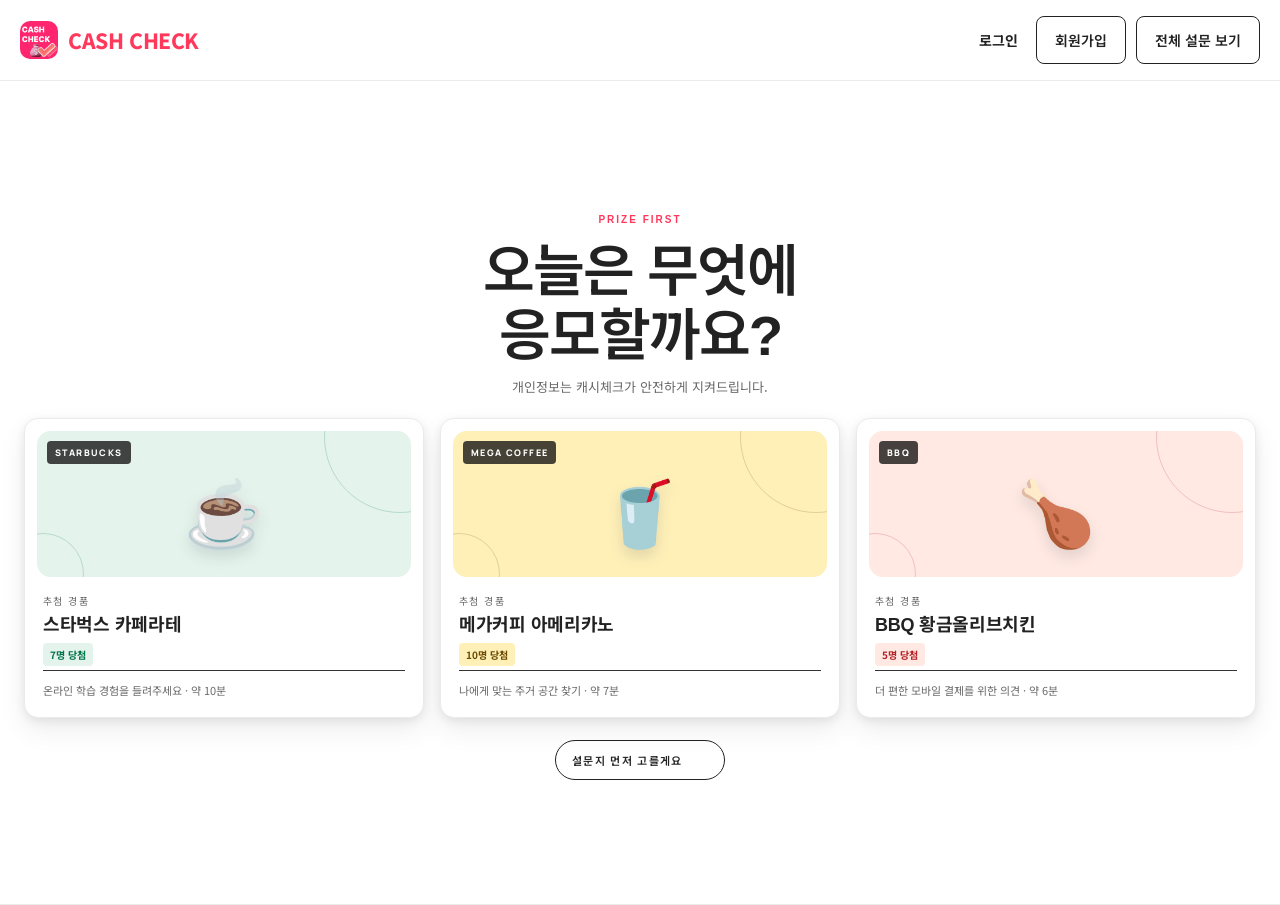
==== index.html @ 3565fa39 "Replace site branding with new logo" ====
<!DOCTYPE html>
<html lang="ko">
<head>
  <meta charset="UTF-8" />
  <meta name="viewport" content="width=device-width, initial-scale=1.0" />
  <meta name="description" content="받고 싶은 경품을 먼저 고르고 연결된 설문에 참여하는 CASH CHECK" />
  <title>CASH CHECK — 경품으로 설문 고르기</title>
  <link rel="preconnect" href="https://fonts.googleapis.com" />
  <link rel="preconnect" href="https://fonts.gstatic.com" crossorigin />
  <link href="https://fonts.googleapis.com/css2?family=Gowun+Dodum&family=Manrope:wght@500;600;700;800&family=Noto+Sans+KR:wght@400;500;600;700;800&display=swap" rel="stylesheet" />
  <link rel="icon" type="image/png" href="./assets/cash-check-logo.png" />
  <link rel="stylesheet" href="./styles.css?v=20260716-nav-nowrap" />
</head>
<body class="landing-page">
  <a class="skip-link" href="#prizes">경품 목록으로 바로가기</a>

  <header class="site-header landing-header">
    <div class="nav-wrap">
      <a class="brand" href="./index.html" aria-label="CASH CHECK 홈">
        <img class="brand-logo" src="./assets/cash-check-logo.png" alt="" aria-hidden="true" />
        <span>CASH CHECK</span>
      </a>
      <div class="nav-actions">
        <div data-auth-slot></div>
        <a class="button button-small button-primary" href="./admin-draw.html" data-master-only hidden>경품 추첨</a>
        <a class="button button-small button-dark" href="./surveys.html">전체 설문 보기</a>
      </div>
    </div>
  </header>

  <main class="landing-main">
    <section class="opening-section" id="prizes" aria-labelledby="openingTitle">
      <div class="section-shell opening-content">
        <div class="opening-copy">
          <p>PRIZE FIRST</p>
          <h1 id="openingTitle">오늘은 무엇에<br />응모할까요?</h1>
          <span>개인정보는 캐시체크가 안전하게 지켜드립니다.</span>
        </div>
        <div class="prize-grid" id="openingPrizeGrid" aria-live="polite"></div>
        <a class="opening-skip" href="./surveys.html">설문지 먼저 고를게요 <span aria-hidden="true">→</span></a>
      </div>
    </section>
  </main>

  <script src="./survey-data.js" defer></script>
  <script src="/api/config.js" defer></script>
  <script src="./auth.js?v=20260716-2" defer></script>
  <script src="./landing.js" defer></script>
</body>
</html>
---- styles.css ----
:root {
  --navy: #17233f;
  --navy-2: #233154;
  --blue: #425bea;
  --blue-dark: #3046cb;
  --blue-soft: #eef0ff;
  --coral: #ff705c;
  --yellow: #ffcf4a;
  --mint: #98e6c1;
  --cream: #fbf8f0;
  --paper: #fffefa;
  --white: #ffffff;
  --ink: #18213a;
  --muted: #6f7585;
  --line: #e6e4dd;
  --shadow: 0 18px 45px rgba(26, 37, 68, 0.1);
  --radius: 24px;
}

* { box-sizing: border-box; }
[hidden] { display: none !important; }
html { scroll-behavior: smooth; }
body {
  margin: 0;
  color: var(--ink);
  background: var(--paper);
  font-family: "Noto Sans KR", sans-serif;
  word-break: keep-all;
}
body.modal-open { overflow: hidden; }
button, input { font: inherit; }
button, a { -webkit-tap-highlight-color: transparent; }
a { color: inherit; text-decoration: none; }
button { color: inherit; }

.skip-link { position: fixed; left: 16px; top: -60px; z-index: 200; padding: 12px 18px; background: var(--navy); color: white; border-radius: 10px; }
.skip-link:focus { top: 12px; }
.sr-only { position: absolute; width: 1px; height: 1px; margin: -1px; clip: rect(0, 0, 0, 0); overflow: hidden; }
.section-shell { width: min(1180px, calc(100% - 48px)); margin-inline: auto; }

.site-header { position: sticky; top: 0; z-index: 50; background: rgba(255, 254, 250, 0.92); border-bottom: 1px solid rgba(230, 228, 221, 0.85); backdrop-filter: blur(16px); }
.nav-wrap { width: min(1240px, calc(100% - 40px)); min-height: 76px; margin: auto; display: flex; align-items: center; justify-content: space-between; gap: 32px; }
.brand { display: inline-flex; align-items: center; gap: 10px; font-family: "Manrope", "Noto Sans KR", sans-serif; font-size: 22px; font-weight: 800; letter-spacing: -1px; white-space: nowrap; }
.brand-logo { width: 36px; height: 36px; border-radius: 7px; object-fit: cover; flex: 0 0 auto; box-shadow: 0 8px 22px rgba(0,0,0,.2); }
.brand-mark { position: relative; width: 29px; height: 27px; display: inline-flex; align-items: flex-end; gap: 3px; transform: rotate(-2deg); }
.brand-mark > span { display: block; width: 8px; border: 2px solid var(--navy); border-radius: 8px 8px 5px 5px; background: var(--yellow); }
.brand-mark > span:nth-child(1) { height: 17px; transform: rotate(-10deg); }
.brand-mark > span:nth-child(2) { height: 25px; background: var(--coral); }
.brand-mark > span:nth-child(3) { height: 20px; transform: rotate(9deg); background: var(--mint); }
.desktop-nav { display: flex; align-items: center; gap: 34px; margin-left: auto; }
.desktop-nav a { position: relative; font-size: 14px; font-weight: 600; color: #3f485e; }
.desktop-nav a::after { content: ""; position: absolute; height: 2px; left: 0; right: 100%; bottom: -7px; background: var(--blue); transition: right .2s; }
.desktop-nav a:hover::after { right: 0; }
.nav-actions { display: flex; align-items: center; gap: 10px; }
.auth-links, .auth-user-menu { display: flex; align-items: center; gap: 8px; }
.auth-user-chip { max-width: 118px; overflow: hidden; color: var(--navy); font-size: 13px; font-weight: 700; text-overflow: ellipsis; white-space: nowrap; }
.auth-logout { border: 0; background: transparent; color: var(--muted); font-size: 12px; cursor: pointer; padding: 8px 4px; }
.auth-logout:hover { color: var(--blue); }
.text-button { border: 0; background: transparent; font-size: 14px; cursor: pointer; padding: 10px; }
.menu-button { display: none; width: 42px; height: 42px; border: 1px solid var(--line); border-radius: 50%; background: white; cursor: pointer; }
.menu-button span { width: 17px; height: 2px; display: block; background: var(--navy); margin: 4px auto; transition: .2s; }
.mobile-nav { display: none; padding: 4px 24px 20px; background: var(--paper); }
.mobile-nav a { display: block; padding: 12px 0; font-weight: 600; border-bottom: 1px solid var(--line); }

.button { min-height: 50px; display: inline-flex; align-items: center; justify-content: center; gap: 12px; padding: 0 24px; border: 1px solid transparent; border-radius: 999px; font-weight: 700; font-size: 15px; cursor: pointer; transition: transform .2s, background .2s, box-shadow .2s; }
.button:hover { transform: translateY(-2px); }
.button-small { min-height: 43px; padding: 0 18px; font-size: 13px; }
.button-dark { color: white; background: var(--navy); }
.button-dark:hover { background: var(--blue); }
.button-primary { background: var(--blue); color: white; box-shadow: 0 10px 20px rgba(66, 91, 234, .23); }
.button-primary:hover { background: var(--blue-dark); }
.button-primary span, .button-light span { font-size: 19px; }
.button-ghost { color: var(--navy); background: white; border-color: #cfd2da; }
.button-ghost:hover { border-color: var(--navy); }
.button-light { background: white; color: var(--blue-dark); }
.button-full { width: 100%; border-radius: 13px; }

.opening-section { min-height: calc(100svh - 76px); display: grid; align-items: center; padding: 42px 0 34px; overflow: hidden; background: linear-gradient(180deg, #f4f1ff 0%, var(--paper) 76%); border-bottom: 1px solid var(--line); }
.opening-content { display: grid; justify-items: center; gap: 26px; }
.opening-copy { text-align: center; }
.opening-copy > p { width: max-content; margin: 0 auto 10px; padding: 5px 9px; color: var(--blue); background: var(--blue-soft); border-radius: 999px; font: 800 10px "Manrope", sans-serif; letter-spacing: 1.4px; }
.opening-copy h1 { margin: 0; font-family: "Gowun Dodum", sans-serif; font-size: clamp(38px, 4.5vw, 58px); font-weight: 400; line-height: 1.22; letter-spacing: -2.5px; }
.opening-copy > span { display: block; margin-top: 10px; color: var(--muted); font-size: 13px; }
.prize-grid { width: 100%; display: grid; grid-template-columns: repeat(3, 1fr); gap: 18px; }
.prize-card { position: relative; overflow: hidden; min-height: 296px; display: flex; flex-direction: column; padding: 14px; background: white; border: 1px solid var(--line); border-radius: 22px; box-shadow: 0 14px 34px rgba(26, 37, 68, .08); transition: transform .2s, box-shadow .2s, border-color .2s; }
.prize-card:hover { border-color: color-mix(in srgb, var(--prize-ink) 35%, white); box-shadow: 0 18px 40px rgba(26, 37, 68, .13); transform: translateY(-5px); }
.prize-brand { position: absolute; z-index: 2; left: 24px; top: 24px; padding: 5px 8px; color: var(--prize-ink); background: rgba(255,255,255,.88); border-radius: 7px; font: 800 9px "Manrope", sans-serif; letter-spacing: .8px; }
.prize-visual { position: relative; height: 132px; display: grid; place-items: center; overflow: hidden; background: var(--prize-color); border-radius: 14px; }
.prize-visual::before, .prize-visual::after { content: ""; position: absolute; border: 1px solid color-mix(in srgb, var(--prize-ink) 20%, transparent); border-radius: 50%; }
.prize-visual::before { width: 150px; height: 150px; right: -65px; top: -70px; }
.prize-visual::after { width: 80px; height: 80px; left: -35px; bottom: -38px; }
.prize-visual > span { position: relative; z-index: 1; font-size: 64px; filter: drop-shadow(0 7px 7px rgba(24, 33, 58, .12)); transform: translateY(4px); }
.prize-info { display: flex; flex: 1; flex-direction: column; padding: 15px 7px 6px; }
.prize-info > span { color: var(--muted); font-size: 9px; }
.prize-info h2 { margin: 5px 0 6px; color: var(--ink); font-size: 17px; line-height: 1.35; letter-spacing: -.5px; }
.prize-info strong { width: max-content; padding: 4px 7px; color: var(--prize-ink); background: var(--prize-color); border-radius: 6px; font-size: 10px; }
.prize-info p { margin: auto 0 0; padding-top: 12px; color: var(--muted); border-top: 1px solid var(--line); font-size: 10px; line-height: 1.45; }
.prize-hit { position: absolute; inset: 0; border: 0; border-radius: inherit; background: transparent; cursor: pointer; }
.prize-hit:focus-visible { outline: 3px solid var(--prize-ink); outline-offset: -5px; }
.opening-skip { display: inline-flex; align-items: center; gap: 8px; color: var(--muted); font-size: 11px; font-weight: 600; }
.opening-skip span { color: var(--blue); font-size: 16px; animation: opening-bounce 1.8s ease-in-out infinite; }
.landing-page .opening-skip span { animation-name: opening-forward; }
.landing-empty { grid-column: 1 / -1; margin: 60px 0; color: var(--muted); text-align: center; }
@keyframes opening-bounce { 50% { transform: translateY(4px); } }
@keyframes opening-forward { 50% { transform: translateX(4px); } }

.hero { min-height: calc(100svh - 76px); display: grid; grid-template-columns: .88fr 1.12fr; align-items: center; gap: 50px; padding-block: clamp(30px, 4vh, 52px); }
.eyebrow { display: inline-flex; align-items: center; gap: 8px; color: var(--blue); font-size: 13px; font-weight: 700; letter-spacing: -.1px; }
.eyebrow-dot { width: 19px; height: 19px; display: inline-block; border: 5px solid var(--blue); border-radius: 50%; box-shadow: inset 0 0 0 2px white; }
.hero h1 { margin: 24px 0 24px; font-family: "Gowun Dodum", sans-serif; font-size: clamp(48px, 5.5vw, 76px); line-height: 1.18; letter-spacing: -4px; font-weight: 400; }
.hero h1 em { position: relative; color: var(--blue); font-style: normal; }
.hero h1 em::after { content: ""; position: absolute; left: 2px; right: -2px; bottom: 0; height: 8px; border-radius: 50%; border-top: 3px solid var(--coral); transform: rotate(-1deg); }
.hero-copy > p { margin: 0; color: var(--muted); line-height: 1.85; font-size: 17px; }
.hero-actions { display: flex; gap: 12px; margin-top: 34px; }
.hero-proof { display: flex; gap: 24px; margin-top: 22px; font-size: 12px; color: #707787; }
.hero-proof b { display: inline-grid; width: 18px; height: 18px; margin-right: 4px; place-items: center; color: var(--blue); background: var(--blue-soft); border-radius: 50%; }

.hero-visual { position: relative; min-height: 590px; display: grid; place-items: center; isolation: isolate; }
.hero-visual::before { content: ""; position: absolute; z-index: -3; width: 500px; height: 500px; background: #d8dcff; border-radius: 46% 54% 63% 37% / 47% 44% 56% 53%; transform: rotate(8deg); }
.hero-visual::after { content: ""; position: absolute; z-index: -2; width: 440px; height: 440px; border: 2px dashed rgba(66, 91, 234, .23); border-radius: 50%; }
.orbit { position: absolute; z-index: -1; border-radius: 50%; }
.orbit-one { width: 78px; height: 78px; right: 4%; top: 12%; background: var(--yellow); border: 1px solid rgba(24, 33, 58, .12); }
.orbit-two { width: 46px; height: 46px; left: 2%; bottom: 13%; background: var(--coral); }
.floating-note { position: absolute; z-index: 2; display: flex; align-items: center; gap: 9px; padding: 12px 16px; border: 1px solid rgba(23, 35, 63, .08); border-radius: 13px; background: white; box-shadow: var(--shadow); font-size: 12px; font-weight: 700; animation: float 4s ease-in-out infinite; }
.floating-note span { width: 24px; height: 24px; display: grid; place-items: center; border-radius: 50%; background: var(--mint); }
.note-top { right: -3px; top: 19%; }
.note-bottom { left: -4px; bottom: 21%; animation-delay: -2s; }
.note-bottom span { background: var(--yellow); }
.preview-card { position: relative; width: 410px; padding: 25px; border: 2px solid rgba(66, 91, 234, .24); border-radius: 27px; background: white; box-shadow: 14px 20px 0 rgba(49, 65, 132, .12), var(--shadow); cursor: pointer; transform: rotate(-2deg); transition: transform .2s ease, box-shadow .2s ease, border-color .2s ease; }
.preview-card:hover, .preview-card:focus-within { border-color: var(--blue); box-shadow: 10px 15px 0 rgba(49, 65, 132, .12), 0 18px 46px rgba(23,35,63,.16); transform: rotate(-1deg) translateY(-6px); }
.preview-hit { position: absolute; inset: 0; border: 0; border-radius: inherit; background: transparent; cursor: pointer; }
.preview-hit:focus-visible { outline: 3px solid var(--blue); outline-offset: 5px; }
.preview-head { display: flex; justify-content: space-between; }
.preview-head p { margin: 0 0 4px; color: var(--blue); font: 700 10px "Manrope", sans-serif; letter-spacing: 1px; }
.preview-head div > span { color: var(--muted); font-size: 11px; }
.bookmark-icon { width: 30px; height: 30px; display: grid; place-items: center; color: white; background: var(--blue); border-radius: 50%; font-size: 16px; font-weight: 800; }
.preview-illustration { position: relative; height: 190px; margin: 18px 0; overflow: hidden; background: var(--blue-soft); border-radius: 16px; }
.preview-illustration::before { content: ""; position: absolute; width: 95px; height: 95px; right: -20px; bottom: -20px; border-radius: 50%; background: var(--mint); }
.preview-illustration::after { content: ""; position: absolute; width: 60px; height: 60px; left: -15px; top: -15px; transform: rotate(15deg); background: var(--yellow); border-radius: 15px; }
.speech { position: absolute; z-index: 1; display: grid; place-items: center; border: 2px solid var(--navy); background: white; color: var(--navy); font: 800 24px "Manrope"; box-shadow: 4px 4px 0 rgba(23, 35, 63, .13); }
.speech::after { content: ""; position: absolute; width: 9px; height: 9px; bottom: -6px; background: white; border-right: 2px solid var(--navy); border-bottom: 2px solid var(--navy); transform: rotate(45deg); }
.speech-a { width: 72px; height: 62px; left: 68px; top: 42px; border-radius: 18px; transform: rotate(-7deg); }
.speech-b { width: 78px; height: 70px; left: 150px; top: 68px; border-radius: 50%; background: var(--coral); color: white; transform: rotate(7deg); }
.speech-b::after { background: var(--coral); }
.speech-c { width: 66px; height: 59px; right: 55px; top: 31px; border-radius: 15px; background: var(--yellow); transform: rotate(6deg); }
.speech-c::after { background: var(--yellow); }
.cursor-shape { position: absolute; z-index: 2; right: 105px; bottom: 16px; color: var(--blue); font-size: 32px; transform: rotate(-20deg); }
.category-label { display: inline-block; padding: 5px 9px; color: var(--blue-dark); background: var(--blue-soft); border-radius: 6px; font-size: 10px; font-weight: 700; }
.preview-card h2 { margin: 13px 0; font-size: 24px; line-height: 1.38; letter-spacing: -.8px; }
.preview-meta { display: flex; gap: 16px; color: var(--muted); font-size: 12px; }
.preview-meta span::before { content: "·"; margin-right: 5px; color: var(--blue); }
.preview-reward { display: flex; justify-content: space-between; align-items: center; margin-top: 20px; padding-top: 16px; border-top: 1px solid var(--line); font-size: 12px; color: var(--muted); }
.preview-reward strong { max-width: 230px; color: var(--coral); font: 800 16px/1.45 "Manrope", "Noto Sans KR", sans-serif; text-align: right; }
.preview-cta { min-height: 50px; display: flex; align-items: center; justify-content: space-between; margin-top: 16px; padding: 0 17px; color: white; background: var(--blue); border-radius: 13px; font-size: 14px; font-weight: 700; box-shadow: 0 8px 16px rgba(66, 91, 234, .2); }
.preview-cta b { width: 23px; height: 23px; display: grid; place-items: center; background: rgba(255,255,255,.18); border-radius: 50%; font-size: 15px; }
@keyframes float { 50% { transform: translateY(-8px); } }

.trust-strip { background: var(--cream); border-block: 1px solid var(--line); }
.trust-grid { min-height: 120px; display: grid; grid-template-columns: repeat(3, 1fr); align-items: center; }
.trust-item { min-height: 58px; display: flex; align-items: center; justify-content: center; gap: 16px; padding: 0 34px; border-right: 1px solid var(--line); }
.trust-item:last-child { border: 0; }
.trust-icon { flex: 0 0 auto; width: 42px; height: 42px; display: grid; place-items: center; color: var(--blue); background: var(--blue-soft); border-radius: 50%; font-size: 18px; font-weight: 800; }
.trust-item strong { display: block; margin-bottom: 4px; font-size: 14px; }
.trust-item p { margin: 0; color: var(--muted); font-size: 11px; }

.survey-section { padding: 110px 0 120px; background: var(--paper); }
.section-heading { display: flex; align-items: end; justify-content: space-between; gap: 24px; }
.kicker { margin: 0 0 14px !important; color: var(--blue) !important; font: 800 12px "Manrope", sans-serif !important; letter-spacing: 1.7px; }
.section-heading h2, .process-intro h2 { margin: 0; font-family: "Gowun Dodum", sans-serif; font-size: clamp(36px, 4.5vw, 54px); font-weight: 400; letter-spacing: -2px; line-height: 1.25; }
.section-heading > div > p:last-child { margin: 13px 0 0; color: var(--muted); font-size: 15px; }
.result-summary { flex: 0 0 auto; padding-bottom: 4px; color: var(--muted); font-size: 13px; }
.result-summary strong { color: var(--blue); font: 800 23px "Manrope"; }
.survey-toolbar { display: flex; justify-content: space-between; align-items: flex-start; gap: 24px; margin: 42px 0 30px; }
.filter-groups { min-width: 0; display: grid; gap: 12px; }
.filter-row { min-width: 0; display: flex; align-items: center; gap: 12px; }
.filter-label { flex: 0 0 44px; color: var(--muted); font-size: 12px; font-weight: 700; }
.filter-tabs { min-width: 0; flex: 1; display: flex; flex-wrap: wrap; gap: 8px; }
.filter-chip { padding: 10px 16px; border: 1px solid var(--line); border-radius: 999px; background: white; color: #5b6271; font-size: 13px; font-weight: 600; cursor: pointer; transition: .18s; }
.filter-chip:hover, .filter-chip.active { border-color: var(--navy); background: var(--navy); color: white; }
.search-box { width: 270px; height: 44px; display: flex; align-items: center; gap: 8px; padding: 0 15px; border: 1px solid var(--line); border-radius: 12px; background: white; }
.search-box:focus-within { border-color: var(--blue); box-shadow: 0 0 0 3px var(--blue-soft); }
.search-box span { font-size: 22px; transform: rotate(-15deg); }
.search-box input { width: 100%; border: 0; outline: 0; background: transparent; font-size: 12px; }
.survey-grid { display: grid; grid-template-columns: repeat(3, 1fr); gap: 22px; }
.survey-card { position: relative; overflow: hidden; display: flex; flex-direction: column; min-height: 355px; padding: 26px; border: 1px solid var(--line); border-radius: 19px; background: white; transition: transform .22s, box-shadow .22s, border-color .22s; }
.survey-card:hover { transform: translateY(-6px); border-color: #ced3f7; box-shadow: var(--shadow); }
.survey-card::before { content: ""; position: absolute; width: 100px; height: 100px; right: -45px; top: -45px; border-radius: 50%; background: var(--card-color, var(--blue-soft)); opacity: .8; }
.card-top { display: flex; justify-content: space-between; align-items: center; }
.card-category { padding: 6px 10px; border-radius: 7px; color: var(--card-ink, var(--blue)); background: var(--card-color, var(--blue-soft)); font-size: 11px; font-weight: 700; }
.card-dday { color: var(--coral); font: 800 11px "Manrope"; }
.survey-card h3 { margin: 23px 0 11px; font-size: 20px; line-height: 1.48; letter-spacing: -.7px; }
.survey-card .description { margin: 0; color: var(--muted); font-size: 12px; line-height: 1.75; }
.card-facts { display: flex; gap: 17px; margin-top: 20px; color: #50586a; font-size: 11px; }
.card-facts span { display: inline-flex; align-items: center; gap: 5px; }
.privacy-badge { width: max-content; margin-top: 15px; padding: 5px 8px; border-radius: 6px; background: #f4f5f7; color: #596274; font-size: 10px; }
.privacy-badge::before { content: "✓"; margin-right: 5px; color: #19875a; font-weight: 800; }
.card-bottom { display: flex; justify-content: space-between; align-items: end; gap: 12px; margin-top: auto; padding-top: 22px; border-top: 1px solid var(--line); }
.card-bottom > div:first-child { flex: 1; min-width: 0; }
.reward-label { display: block; margin-bottom: 4px; color: var(--muted); font-size: 10px; }
.reward-value { display: block; color: var(--blue); font: 800 14px/1.45 "Manrope", "Noto Sans KR", sans-serif; word-break: keep-all; }
.slots { flex: 0 0 auto; text-align: right; }
.slots span { display: block; margin-bottom: 7px; color: var(--muted); font-size: 10px; }
.slots strong { display: block; font-size: 13px; }
.card-hit { position: absolute; inset: 0; border: 0; background: transparent; cursor: pointer; }
.survey-card h3, .survey-card .card-top, .survey-card .description, .survey-card .card-facts, .survey-card .privacy-badge, .survey-card .card-bottom { position: relative; pointer-events: none; }
.empty-state { padding: 70px 20px; text-align: center; border: 1px dashed #cfd2da; border-radius: 20px; }
.empty-state > span { display: block; font-size: 42px; transform: rotate(-15deg); }
.empty-state h3 { margin: 12px 0 5px; }
.empty-state p { margin: 0 0 20px; color: var(--muted); font-size: 13px; }
.load-more-wrap { display: flex; justify-content: center; margin-top: 34px; }
.load-more-wrap[hidden] { display: none; }
.load-more-button { min-width: 170px; min-height: 48px; padding: 0 22px; color: var(--navy); background: white; border: 1px solid #cfd2da; border-radius: 999px; font-size: 13px; font-weight: 700; cursor: pointer; transition: transform .2s, border-color .2s, box-shadow .2s; }
.load-more-button span { display: inline-block; margin-left: 8px; color: var(--blue); font-size: 16px; transition: transform .2s; }
.load-more-button:hover { border-color: var(--blue); box-shadow: 0 8px 20px rgba(66, 91, 234, .12); transform: translateY(-2px); }
.load-more-button:hover span { transform: translateY(3px); }
.load-more-button:focus-visible { outline: 3px solid var(--blue-soft); outline-offset: 3px; border-color: var(--blue); }

.process-section { padding: 120px 0; color: white; background: var(--navy); }
.process-layout { display: grid; grid-template-columns: .8fr 1.2fr; gap: 100px; }
.process-intro .kicker { color: var(--mint) !important; }
.process-intro > p:not(.kicker) { max-width: 390px; margin: 24px 0; color: #b9c0d1; font-size: 14px; line-height: 1.85; }
.inline-link { display: inline-flex; align-items: center; gap: 12px; padding-bottom: 5px; border-bottom: 1px solid #8090b2; color: #e9ecf5; font-size: 13px; font-weight: 600; }
.process-list { margin: 0; padding: 0; list-style: none; }
.process-list li { display: grid; grid-template-columns: 72px 1fr; gap: 20px; align-items: start; padding: 0 0 28px; margin-bottom: 28px; border-bottom: 1px solid #33405e; }
.process-list li:last-child { margin: 0; }
.process-list li > span { color: var(--mint); font: 700 13px "Manrope"; }
.process-list h3 { margin: -5px 0 8px; font-size: 19px; }
.process-list p { margin: 0; color: #aeb7cc; font-size: 13px; line-height: 1.6; }


.site-footer { padding: 65px 0 25px; color: #b9c0d1; background: #111a30; }
.footer-grid { display: grid; grid-template-columns: 1fr 1.7fr; gap: 80px; }
.footer-brand { color: white; }
.footer-brand .brand-mark span { border-color: white; }
.footer-grid > div:first-child > p { margin-top: 15px; font-size: 12px; }
.footer-links { display: grid; grid-template-columns: repeat(3, 1fr); gap: 50px; }
.footer-links > div { display: flex; flex-direction: column; align-items: flex-start; gap: 11px; font-size: 11px; }
.footer-links strong { margin-bottom: 4px; color: white; font-size: 12px; }
.footer-links a:hover { color: white; }
.footer-links button { padding: 0; border: 0; background: transparent; color: inherit; font-size: inherit; cursor: pointer; }
.footer-bottom { display: flex; justify-content: space-between; margin-top: 45px; padding-top: 20px; border-top: 1px solid #29334a; font-size: 9px; }

.modal-backdrop { position: fixed; inset: 0; z-index: 100; display: grid; place-items: center; padding: 20px; background: rgba(11, 18, 34, .72); backdrop-filter: blur(5px); }
.modal-backdrop[hidden] { display: none; }
.modal { position: relative; width: min(560px, 100%); max-height: calc(100vh - 40px); overflow-y: auto; padding: 34px; border-radius: 22px; background: white; box-shadow: 0 30px 80px rgba(0,0,0,.3); }
.modal-close { position: absolute; right: 18px; top: 16px; width: 36px; height: 36px; border: 0; border-radius: 50%; background: #f2f3f5; font-size: 24px; cursor: pointer; }
.modal-kicker { margin: 0; color: var(--blue); font-size: 11px; font-weight: 800; }
.modal h2 { margin: 14px 40px 10px 0; font-size: 26px; line-height: 1.4; }
.modal-description { color: var(--muted); font-size: 13px; line-height: 1.7; }
.modal-facts { display: grid; grid-template-columns: repeat(3, 1fr); gap: 8px; margin: 24px 0; }
.modal-facts div { padding: 14px; background: var(--cream); border-radius: 10px; }
.modal-facts span { display: block; margin-bottom: 5px; color: var(--muted); font-size: 9px; }
.modal-facts strong { font-size: 13px; }
.draw-box { padding: 17px; margin-bottom: 12px; background: #eef0ff; border: 1px solid #d7ddff; border-radius: 12px; }
.draw-box strong { display: block; margin-bottom: 8px; color: var(--blue-dark); font-size: 12px; }
.draw-box p { margin: 0; color: #53618a; font-size: 11px; line-height: 1.6; }
.privacy-box { padding: 17px; margin-bottom: 20px; background: #eef8f3; border: 1px solid #ccebdc; border-radius: 12px; }
.privacy-box strong { display: block; margin-bottom: 8px; color: #147a4c; font-size: 12px; }
.privacy-box p { margin: 0; color: #506b5e; font-size: 11px; line-height: 1.6; }

.participation-complete { color: #526159; background: #e7eee9; border-color: #d4ded7; cursor: not-allowed; }
.participation-complete:hover { transform: none; }

.auth-page { min-height: 100vh; background: #f5f3ed; }
.auth-header { position: relative; background: rgba(255, 254, 250, .96); }
.auth-main { min-height: calc(100svh - 77px); display: grid; place-items: center; padding: 54px 24px; }
.auth-shell { width: min(1040px, 100%); display: grid; grid-template-columns: minmax(0, .9fr) minmax(440px, 1.1fr); overflow: hidden; background: white; border: 1px solid var(--line); border-radius: 30px; box-shadow: 0 28px 70px rgba(26, 37, 68, .12); }
.auth-intro { position: relative; overflow: hidden; min-height: 650px; display: flex; flex-direction: column; justify-content: center; padding: 58px 52px; color: white; background: var(--navy); }
.auth-intro::before, .auth-intro::after { content: ""; position: absolute; border: 1px solid rgba(255,255,255,.12); border-radius: 50%; }
.auth-intro::before { width: 330px; height: 330px; right: -190px; top: -150px; }
.auth-intro::after { width: 250px; height: 250px; left: -145px; bottom: -125px; }
.auth-intro > * { position: relative; z-index: 1; }
.auth-kicker { width: max-content; margin: 0 0 18px; padding: 6px 10px; color: var(--mint); background: rgba(152,230,193,.1); border: 1px solid rgba(152,230,193,.28); border-radius: 999px; font: 800 10px "Manrope", sans-serif; letter-spacing: 1.5px; }
.auth-intro h1 { margin: 0; font-family: "Gowun Dodum", sans-serif; font-size: clamp(38px, 4.2vw, 52px); font-weight: 400; line-height: 1.28; letter-spacing: -2.4px; }
.auth-intro > p:not(.auth-kicker) { margin: 20px 0 0; color: #cbd1de; font-size: 14px; line-height: 1.8; }
.auth-benefits { display: grid; gap: 13px; margin: 42px 0 0; padding: 0; list-style: none; }
.auth-benefits li { display: flex; align-items: center; gap: 11px; color: #edf0f6; font-size: 13px; }
.auth-benefits b { width: 25px; height: 25px; display: grid; place-items: center; flex: 0 0 auto; color: var(--navy); background: var(--mint); border-radius: 50%; font-size: 12px; }
.auth-panel { min-height: 650px; display: flex; flex-direction: column; justify-content: center; padding: 50px 58px; }
.auth-panel-head { margin-bottom: 25px; }
.auth-panel-head h2 { margin: 0 0 8px; font-size: 27px; letter-spacing: -1.2px; }
.auth-panel-head p { margin: 0; color: var(--muted); font-size: 13px; line-height: 1.6; }
.auth-tabs { display: grid; grid-template-columns: repeat(2, 1fr); gap: 5px; margin-bottom: 25px; padding: 5px; background: #f1f1ed; border-radius: 13px; }
.auth-tab { min-height: 43px; border: 0; border-radius: 9px; background: transparent; color: var(--muted); font-size: 13px; font-weight: 700; cursor: pointer; }
.auth-tab.active { color: var(--navy); background: white; box-shadow: 0 3px 12px rgba(26,37,68,.08); }
.auth-form { display: grid; gap: 17px; }
.auth-field { display: grid; gap: 8px; }
.auth-field label { color: #39425a; font-size: 12px; font-weight: 700; }
.auth-field input { width: 100%; min-height: 50px; padding: 0 15px; color: var(--ink); background: white; border: 1px solid #d9d9d2; border-radius: 11px; outline: 0; transition: border-color .2s, box-shadow .2s; }
.auth-field input::placeholder { color: #a5a8b0; }
.auth-field input:focus { border-color: var(--blue); box-shadow: 0 0 0 3px rgba(66,91,234,.1); }
.auth-field small { color: var(--muted); font-size: 10px; line-height: 1.45; }
.auth-agreement { display: flex; align-items: flex-start; gap: 9px; color: #596174; font-size: 11px; line-height: 1.5; cursor: pointer; }
.auth-agreement input { width: 17px; height: 17px; margin: 0; flex: 0 0 auto; accent-color: var(--blue); }
.auth-submit { margin-top: 3px; }
.auth-message { min-height: 20px; margin: 0; font-size: 11px; line-height: 1.5; }
.auth-message.error { color: #c63d36; }
.auth-message.success { color: #16734a; }
.auth-switch { margin: 1px 0 0; color: var(--muted); text-align: center; font-size: 11px; }
.auth-switch button { padding: 4px; color: var(--blue); border: 0; background: transparent; font-weight: 700; cursor: pointer; }
.auth-security { margin: 20px 0 0; padding-top: 17px; color: #7b8090; border-top: 1px solid var(--line); font-size: 10px; line-height: 1.6; text-align: center; }
.account-view { display: grid; gap: 22px; }
.account-badge { width: 54px; height: 54px; display: grid; place-items: center; color: var(--blue); background: var(--blue-soft); border-radius: 17px; font-size: 23px; }
.account-view h2 { margin: 0; font-size: 27px; letter-spacing: -1px; }
.account-view > p { margin: -12px 0 0; color: var(--muted); font-size: 13px; }
.account-summary { display: grid; grid-template-columns: repeat(2, 1fr); gap: 10px; }
.account-summary div { padding: 16px; background: #f7f7f3; border-radius: 12px; }
.account-summary span { display: block; color: var(--muted); font-size: 10px; }
.account-summary strong { display: block; margin-top: 5px; font-size: 14px; }
.participation-history h3 { margin: 0 0 10px; font-size: 13px; }
.participation-list { max-height: 174px; display: grid; gap: 8px; margin: 0; padding: 0; overflow-y: auto; list-style: none; }
.participation-list li { padding: 11px 13px; background: var(--blue-soft); border-radius: 10px; }
.participation-list strong { display: block; font-size: 11px; }
.participation-list span { display: block; margin-top: 3px; color: var(--muted); font-size: 9px; }
.participation-empty { color: var(--muted); font-size: 11px; }
.account-actions { display: grid; grid-template-columns: 1fr 1fr; gap: 9px; }
.account-actions .button { min-height: 46px; padding: 0 14px; font-size: 12px; }

.toast { position: fixed; z-index: 150; left: 50%; bottom: 28px; max-width: calc(100% - 32px); padding: 13px 20px; color: white; background: var(--navy); border-radius: 999px; box-shadow: var(--shadow); font-size: 12px; opacity: 0; pointer-events: none; transform: translate(-50%, 20px); transition: .25s; }
.toast.show { opacity: 1; transform: translate(-50%, 0); }

@media (max-width: 980px) {
  .desktop-nav { display: none; }
  .menu-button { display: block; }
  .mobile-nav.open { display: block; }
  .hero { gap: 22px; }
  .hero-visual { transform: scale(.94); }
  .survey-grid { grid-template-columns: repeat(2, 1fr); }
  .process-layout { gap: 50px; }
  .auth-shell { grid-template-columns: minmax(0, .8fr) minmax(410px, 1.2fr); }
  .auth-intro { padding: 45px 35px; }
  .auth-panel { padding: 45px 42px; }
}

@media (max-width: 760px) {
  .section-shell { width: min(100% - 32px, 620px); }
  .nav-wrap { width: calc(100% - 28px); min-height: 66px; }
  .nav-actions .text-button, .nav-actions .button { display: none; }
  .opening-section { min-height: calc(100svh - 66px); padding: 34px 0 25px; }
  .opening-content { gap: 20px; }
  .opening-copy h1 { font-size: clamp(35px, 10vw, 48px); }
  .opening-copy > span { font-size: 12px; }
  .prize-grid { width: calc(100% + 32px); grid-auto-flow: column; grid-auto-columns: min(82vw, 310px); grid-template-columns: none; gap: 12px; padding: 0 16px 10px; overflow-x: auto; scroll-snap-type: x mandatory; scrollbar-width: thin; }
  .prize-card { min-height: 274px; scroll-snap-align: center; }
  .prize-visual { height: 118px; }
  .prize-visual > span { font-size: 57px; }
  .hero { min-height: calc(100svh - 66px); display: flex; flex-direction: column; justify-content: center; gap: 10px; padding-block: 18px; text-align: center; }
  .hero-copy { flex: 0 0 auto; }
  .hero h1 { margin: 12px 0 0; font-size: clamp(34px, 10vw, 46px); line-height: 1.08; letter-spacing: -2.5px; }
  .hero-copy > p, .hero-actions, .hero-proof { display: none; }
  .hero-visual { flex: 1; width: 100%; min-height: 500px; margin: 0; transform: none; }
  .preview-card { width: min(390px, calc(100vw - 70px)); }
  .trust-grid { grid-template-columns: 1fr; padding-block: 16px; }
  .trust-item { justify-content: flex-start; padding: 18px 15px; border-right: 0; border-bottom: 1px solid var(--line); }
  .section-heading { display: block; }
  .result-summary { margin-top: 20px; }
  .survey-toolbar { align-items: stretch; flex-direction: column; }
  .filter-tabs { flex-wrap: nowrap; overflow-x: auto; padding-bottom: 4px; }
  .filter-chip { flex: 0 0 auto; }
  .search-box { width: 100%; }
  .survey-grid { grid-template-columns: 1fr; }
  .process-layout, .footer-grid { grid-template-columns: 1fr; gap: 55px; }
  .process-section, .survey-section { padding: 85px 0; }
  .footer-links { gap: 20px; }
  .nav-actions [data-auth-slot] { display: none; }
  .landing-page .nav-actions [data-auth-slot] { display: block; }
  .landing-page .auth-signup-link { display: none; }
  .landing-page .auth-login-link { display: inline-flex !important; padding-inline: 6px; }
  .landing-page .auth-user-chip { max-width: 70px; font-size: 11px; }
  .landing-page .auth-logout { display: none; }
  .mobile-auth { padding-top: 12px; }
  .mobile-auth .auth-links, .mobile-auth .auth-user-menu { justify-content: stretch; }
  .mobile-auth .auth-links a { flex: 1; text-align: center; }
  .mobile-auth .auth-user-menu { justify-content: space-between; padding: 4px 0; }
  .auth-main { min-height: calc(100svh - 67px); padding: 24px 16px; }
  .auth-shell { max-width: 560px; grid-template-columns: 1fr; }
  .auth-intro { display: none; }
  .auth-panel { min-height: auto; padding: 38px 32px; }
}

@media (max-width: 470px) {
  .desktop-only { display: none; }
  .hero { gap: 0; padding-block: 12px; }
  .eyebrow { font-size: 11px; }
  .eyebrow-dot { width: 16px; height: 16px; border-width: 4px; }
  .hero h1 { margin-top: 9px; font-size: clamp(31px, 9.5vw, 39px); }
  .hero-visual { min-height: 440px; margin: 0; transform: none; }
  .hero-visual::before { width: 350px; height: 350px; }
  .hero-visual::after { width: 310px; height: 310px; }
  .floating-note { display: none; }
  .preview-card { width: min(350px, calc(100vw - 44px)); padding: 16px; border-radius: 22px; transform: none; }
  .preview-card:hover, .preview-card:focus-within { transform: translateY(-3px); }
  .preview-illustration { height: 130px; margin: 12px 0; }
  .speech-a { width: 58px; height: 49px; left: 45px; top: 24px; }
  .speech-b { width: 63px; height: 56px; left: 120px; top: 45px; }
  .speech-c { width: 53px; height: 47px; right: 38px; top: 18px; }
  .cursor-shape { right: 72px; bottom: 8px; font-size: 25px; }
  .preview-card h2 { margin: 9px 0; font-size: 19px; }
  .preview-meta { font-size: 10px; }
  .preview-reward { margin-top: 12px; padding-top: 10px; font-size: 10px; }
  .preview-reward strong { max-width: 190px; font-size: 13px; }
  .preview-cta { min-height: 44px; margin-top: 11px; font-size: 12px; }
  .section-heading h2, .process-intro h2 { font-size: 37px; }
  .footer-links { grid-template-columns: repeat(2, 1fr); row-gap: 35px; }
  .footer-bottom { align-items: flex-start; flex-direction: column; gap: 8px; }
  .modal { padding: 26px 20px; }
  .modal-facts { grid-template-columns: 1fr; }
  .auth-panel { padding: 32px 21px; }
  .auth-panel-head h2, .account-view h2 { font-size: 24px; }
  .account-actions { grid-template-columns: 1fr; }
}

/* Operator prize draw */
.draw-page { min-height: 100vh; background: #f4f5f0; color: #181818; font-family: "Noto Sans KR", sans-serif; }
.draw-page .site-header { background: rgba(255,255,255,.94); }
.draw-admin-badge { margin-right: auto; padding-left: 20px; border-left: 1px solid #ddd; color: #666; font-size: 13px; font-weight: 700; }
.draw-main { padding-bottom: 100px; }
.draw-hero { padding-top: 88px; padding-bottom: 50px; text-align: center; }
.draw-hero h1 { margin: 10px 0 18px; font-size: clamp(38px, 5vw, 64px); line-height: 1.12; letter-spacing: -3px; }
.draw-hero > p:last-child { max-width: 670px; margin: auto; color: #666; line-height: 1.8; }
.draw-workspace { max-width: 900px; }
.draw-steps { display: grid; grid-template-columns: repeat(3, 1fr); padding: 0; margin: 0 0 18px; list-style: none; }
.draw-steps li { position: relative; display: flex; align-items: center; justify-content: center; gap: 8px; color: #999; font-size: 13px; font-weight: 700; }
.draw-steps li:not(:last-child)::after { content: ""; position: absolute; left: 68%; width: 64%; height: 1px; background: #d9d9d2; }
.draw-steps span { display: grid; width: 28px; height: 28px; place-items: center; border-radius: 50%; background: #ddd; color: #777; z-index: 1; }
.draw-steps li.active { color: #171717; }
.draw-steps li.active span { background: #c8ff47; color: #171717; }
.draw-panel { padding: clamp(24px, 5vw, 52px); border: 1px solid #dedfd8; border-radius: 24px; background: #fff; box-shadow: 0 20px 60px rgba(0,0,0,.07); }
.draw-panel-heading { display: flex; align-items: flex-start; justify-content: space-between; gap: 20px; margin-bottom: 28px; }
.draw-panel-heading h2, .draw-result-panel h2 { margin: 5px 0 0; font-size: clamp(24px, 4vw, 34px); letter-spacing: -1.5px; }
.draw-step-label { color: #647d19; font: 800 12px/1 "Manrope", sans-serif; letter-spacing: 1.4px; }
.privacy-local { padding: 8px 12px; border-radius: 20px; background: #eff8dd; color: #536d1c; font-size: 12px; font-weight: 700; white-space: nowrap; }
.csv-dropzone { display: flex; min-height: 330px; padding: 38px 20px; align-items: center; justify-content: center; flex-direction: column; border: 2px dashed #c8c9c0; border-radius: 18px; background: #fafbf7; text-align: center; cursor: pointer; transition: .2s; }
.csv-dropzone.dragging, .csv-dropzone:hover { border-color: #89ac28; background: #f6ffe1; }
.csv-dropzone input { position: absolute; width: 1px; height: 1px; opacity: 0; }
.csv-dropzone strong { margin: 18px 0 8px; font-size: 18px; }
.csv-dropzone > span:not(.csv-icon):not(.button) { color: #777; font-size: 13px; }
.csv-dropzone .button { margin-top: 22px; pointer-events: none; }
.csv-icon { display: grid; width: 66px; height: 66px; place-items: center; border-radius: 16px; background: #171717; color: #c8ff47; font: 800 15px "Manrope", sans-serif; }
.draw-message { min-height: 22px; margin: 16px 0 0; color: #c43d2f; font-size: 13px; font-weight: 600; }
.draw-stats { display: grid; grid-template-columns: repeat(3, 1fr); gap: 10px; margin-bottom: 30px; }
.draw-stats div { padding: 20px; border-radius: 14px; background: #f3f4ef; }
.draw-stats span { display: block; color: #777; font-size: 12px; }
.draw-stats strong { display: block; margin-top: 4px; font: 800 26px "Manrope", sans-serif; }
.draw-form-grid { display: grid; grid-template-columns: 1fr 1fr; gap: 20px; }
.draw-form-grid label { font-size: 13px; font-weight: 700; }
.draw-form-grid input, .draw-form-grid select { width: 100%; height: 48px; padding: 0 13px; margin-top: 8px; border: 1px solid #d5d6cf; border-radius: 9px; background: #fff; color: #222; font: inherit; }
.draw-form-grid input:focus, .draw-form-grid select:focus { border-color: #789c1f; outline: 3px solid rgba(141,184,37,.14); }
.draw-form-grid small { display: block; margin-top: 5px; color: #888; font-weight: 400; }
.respondent-preview { margin-top: 34px; }
.respondent-preview > div:first-child { display: flex; align-items: baseline; justify-content: space-between; gap: 12px; }
.respondent-preview h3 { margin: 0 0 12px; font-size: 16px; }
.respondent-preview > div > span { color: #888; font-size: 11px; }
.preview-table-wrap { overflow-x: auto; border: 1px solid #e2e2dc; border-radius: 12px; }
.preview-table-wrap table { width: 100%; border-collapse: collapse; font-size: 13px; }
.preview-table-wrap th, .preview-table-wrap td { padding: 13px 16px; border-bottom: 1px solid #eeeeea; text-align: left; white-space: nowrap; }
.preview-table-wrap th { background: #f6f7f2; color: #777; font-size: 11px; }
.eligible-chip { padding: 4px 8px; border-radius: 10px; background: #eff8dd; color: #58751b; font-size: 10px; font-weight: 700; }
.draw-submit { width: 100%; min-height: 54px; margin-top: 8px; }
.draw-result-panel { text-align: center; }
.draw-result-panel:focus { outline: none; }
.result-celebration { font-size: 48px; }
.draw-result-panel > p:not(.draw-step-label):not(.result-warning) { color: #666; }
.winner-list { display: grid; gap: 10px; margin: 30px auto; max-width: 620px; text-align: left; }
.winner-card { display: grid; grid-template-columns: 42px 1fr auto; gap: 14px; align-items: center; padding: 17px; border: 1px solid #e2e3dc; border-radius: 14px; background: #fafbf7; }
.winner-card > span { display: grid; width: 38px; height: 38px; place-items: center; border-radius: 50%; background: #171717; color: #c8ff47; font: 800 15px "Manrope", sans-serif; }
.winner-card small, .winner-card p { display: block; margin: 0; color: #888; font-size: 11px; }
.winner-card strong { display: block; margin: 2px 0; font-size: 18px; }
.winner-card > b { padding: 6px 10px; border-radius: 12px; background: #c8ff47; font-size: 11px; }
.draw-audit { display: grid; grid-template-columns: repeat(3, 1fr); max-width: 620px; margin: 0 auto 28px; padding: 18px; border-radius: 12px; background: #f2f3ee; text-align: left; }
.draw-audit div { padding: 0 12px; }
.draw-audit dt { color: #888; font-size: 10px; }
.draw-audit dd { margin: 5px 0 0; overflow-wrap: anywhere; font-size: 11px; font-weight: 700; }
.result-actions { display: flex; justify-content: center; gap: 10px; }
.result-warning { margin: 20px 0 0; color: #8b6c27; font-size: 11px; }

@media (max-width: 680px) {
  .draw-admin-badge { display: none; }
  .draw-hero { padding-top: 58px; }
  .draw-hero h1 { letter-spacing: -2px; }
  .draw-steps li { font-size: 0; }
  .draw-steps li:not(:last-child)::after { left: 60%; width: 80%; }
  .draw-panel-heading { display: block; }
  .privacy-local { display: inline-block; margin-top: 12px; }
  .draw-stats, .draw-form-grid { grid-template-columns: 1fr; }
  .draw-stats { gap: 6px; }
  .draw-stats div { display: flex; align-items: center; justify-content: space-between; padding: 13px 16px; }
  .draw-stats strong { margin: 0; font-size: 20px; }
  .respondent-preview > div:first-child { display: block; margin-bottom: 10px; }
  .draw-audit { grid-template-columns: 1fr; gap: 14px; }
  .result-actions { flex-direction: column; }
}

/* Supabase master wheel draw */
.draw-board-shell { max-width: 1180px; }
.draw-access-state { display: flex; min-height: 340px; padding: 48px 24px; align-items: center; justify-content: center; flex-direction: column; border: 1px solid #dedfd8; border-radius: 24px; background: #fff; text-align: center; box-shadow: 0 20px 60px rgba(0,0,0,.06); }
.draw-access-state[hidden] { display: none; }
.draw-access-state > span:first-child:not(.loading-spinner) { font-size: 46px; }
.draw-access-state h2 { margin: 16px 0 6px; font-size: 26px; }
.draw-access-state p { margin: 0 0 22px; color: #777; }
.loading-spinner { width: 42px; height: 42px; margin-bottom: 18px; border: 4px solid #e3e5dc; border-top-color: #82a525; border-radius: 50%; animation: master-spin .85s linear infinite; }
@keyframes master-spin { to { transform: rotate(360deg); } }
.draw-board-heading { display: flex; align-items: end; justify-content: space-between; margin-bottom: 22px; }
.draw-board-heading[hidden] { display: none; }
.draw-board-heading h2 { margin: 5px 0 0; font-size: 32px; letter-spacing: -1.3px; }
.wheel-grid { display: grid; grid-template-columns: repeat(2, minmax(0, 1fr)); gap: 22px; }
.wheel-grid[hidden] { display: none; }
.wheel-card { position: relative; overflow: hidden; padding: clamp(22px, 4vw, 36px); border: 1px solid #dedfd8; border-radius: 24px; background: #fff; box-shadow: 0 16px 44px rgba(0,0,0,.055); }
.wheel-card-head { display: flex; align-items: flex-start; justify-content: space-between; gap: 18px; }
.wheel-card-head span { color: #69841e; font-size: 11px; font-weight: 800; }
.wheel-card-head h3 { margin: 5px 0; font-size: 20px; letter-spacing: -.7px; }
.wheel-card-head p { margin: 0; color: #777; font-size: 12px; }
.wheel-card-head > b { display: grid; min-width: 46px; height: 46px; place-items: center; border-radius: 50%; background: #171717; color: #c8ff47; font: 800 16px "Manrope", sans-serif; }
.wheel-stage { position: relative; display: flex; width: min(100%, 440px); margin: 28px auto 20px; justify-content: center; }
.prize-wheel { display: block; border-radius: 50%; filter: drop-shadow(0 12px 18px rgba(0,0,0,.16)); will-change: transform; }
.wheel-pointer { position: absolute; top: -11px; left: 50%; width: 0; height: 0; border-top: 28px solid #171717; border-left: 16px solid transparent; border-right: 16px solid transparent; transform: translateX(-50%); z-index: 2; filter: drop-shadow(0 3px 2px rgba(0,0,0,.25)); }
.wheel-result { min-height: 93px; padding: 16px; margin: 14px 0; border-radius: 14px; }
.wheel-result.pending { display: flex; align-items: center; justify-content: center; flex-direction: column; background: #f3f4ef; color: #777; }
.wheel-result.pending span { color: #333; font-size: 13px; font-weight: 800; }
.wheel-result p { margin: 4px 0; font-size: 11px; }
.wheel-result.complete { background: #efffd0; border: 1px solid #c6ed70; text-align: center; }
.wheel-result.complete span { display: block; color: #607d17; font-size: 11px; font-weight: 800; }
.wheel-result.complete strong { display: block; margin: 3px 0; font-size: 23px; }
.wheel-result.complete small { color: #76902f; font: 600 9px "Manrope", sans-serif; }
.wheel-spin-button { width: 100%; min-height: 52px; }
.wheel-spin-button:disabled { cursor: default; opacity: .75; }
.draw-toast { position: fixed; left: 50%; bottom: 28px; padding: 13px 20px; border-radius: 24px; background: #171717; color: #fff; font-size: 13px; font-weight: 700; opacity: 0; pointer-events: none; transform: translate(-50%, 18px); transition: .25s; z-index: 100; }
.draw-toast.show { opacity: 1; transform: translate(-50%, 0); }
.confetti-piece { position: absolute; top: -14px; left: var(--x); width: 9px; height: 15px; background: var(--color); animation: confetti-fall 2s var(--delay) ease-in forwards; z-index: 3; }
@keyframes confetti-fall { to { transform: translate3d(var(--drift), 650px, 0) rotate(720deg); opacity: 0; } }

@media (max-width: 850px) {
  .wheel-grid { grid-template-columns: 1fr; }
}

@media (max-width: 540px) {
  .draw-board-heading { align-items: flex-start; flex-direction: column; gap: 10px; }
  .wheel-card { padding: 20px 16px; }
  .wheel-card-head h3 { font-size: 17px; }
}

@media (prefers-reduced-motion: reduce) {
  html { scroll-behavior: auto; }
  *, *::before, *::after { animation-duration: .01ms !important; animation-iteration-count: 1 !important; transition-duration: .01ms !important; }
}

/* Spotify-inspired dark application theme */
:root {
  --navy: #121212;
  --navy-2: #1f1f1f;
  --blue: #1ed760;
  --blue-dark: #1db954;
  --blue-soft: #1c3324;
  --coral: #f3727f;
  --yellow: #ffa42b;
  --mint: #1ed760;
  --cream: #181818;
  --paper: #121212;
  --white: #ffffff;
  --ink: #ffffff;
  --muted: #b3b3b3;
  --line: #2a2a2a;
  --shadow: 0 8px 24px rgba(0, 0, 0, .5);
  --radius: 8px;
  --spotify-surface: #181818;
  --spotify-raised: #252525;
  --spotify-soft: #1f1f1f;
  --spotify-border: #4d4d4d;
  --spotify-font: "SpotifyMixUI", "Helvetica Neue", Helvetica, Arial, "Noto Sans KR", sans-serif;
  --spotify-title: "SpotifyMixUITitle", "Helvetica Neue", Helvetica, Arial, "Noto Sans KR", sans-serif;
}

html { background: #121212; }
body { color: #fff; background: #121212; font-family: var(--spotify-font); }
::selection { color: #000; background: #1ed760; }
a:focus-visible, button:focus-visible, input:focus-visible { outline: 3px solid #1ed760; outline-offset: 3px; }
.section-shell { width: min(1180px, calc(100% - 48px)); }

.site-header { color: #fff; background: rgba(18,18,18,.96); border-color: #2a2a2a; backdrop-filter: blur(18px); }
.brand { color: #fff; font-family: var(--spotify-title); font-size: 21px; letter-spacing: 0; }
.brand-logo { width: 38px; height: 38px; border-radius: 6px; box-shadow: 0 10px 28px rgba(30,215,96,.24); }
.brand-mark { width: 28px; height: 28px; align-items: center; justify-content: center; gap: 2px; padding: 5px; background: #1ed760; border-radius: 50%; transform: none; }
.brand-mark > span, .brand-mark > span:nth-child(1), .brand-mark > span:nth-child(2), .brand-mark > span:nth-child(3) { width: 3px; border: 0; border-radius: 999px; background: #121212; transform: none; }
.brand-mark > span:nth-child(1) { height: 10px; }
.brand-mark > span:nth-child(2) { height: 17px; }
.brand-mark > span:nth-child(3) { height: 13px; }
.desktop-nav a { color: #b3b3b3; font-size: 14px; font-weight: 700; }
.desktop-nav a::after { display: none; }
.desktop-nav a:hover { color: #fff; }
.text-button, .auth-logout { color: #b3b3b3; font-weight: 700; }
.text-button:hover, .auth-logout:hover { color: #fff; }
.auth-user-chip { color: #fff; }
.button { min-height: 48px; border-radius: 500px; font-size: 13px; font-weight: 700; letter-spacing: 1.4px; text-transform: uppercase; }
.button:hover { transform: scale(1.035); }
.button-small { min-height: 40px; padding-inline: 18px; font-size: 11px; }
.button-dark { color: #121212; background: #fff; }
.button-dark:hover { color: #000; background: #eee; }
.button-primary { color: #000; background: #1ed760; box-shadow: 0 8px 24px rgba(0,0,0,.5); }
.button-primary:hover { background: #3be477; }
.button-ghost { color: #fff; background: transparent; border-color: #7c7c7c; }
.button-ghost:hover { border-color: #fff; }
.button-light { color: #121212; background: #eee; }
.button-full { border-radius: 500px; }

/* Prize-first landing */
.landing-page { background: #121212; }
.landing-page .site-header { background: #000; }
.opening-section { min-height: calc(100svh - 76px); padding: 32px 0 28px; background: linear-gradient(180deg, #202020 0%, #121212 68%); border-color: #2a2a2a; }
.opening-content { gap: 22px; }
.opening-copy > p { color: #b3b3b3; background: transparent; font-family: var(--spotify-font); font-weight: 700; letter-spacing: 2px; }
.opening-copy h1 { color: #fff; font-family: var(--spotify-title); font-size: clamp(38px, 4.4vw, 58px); font-weight: 700; line-height: 1.12; letter-spacing: -2px; }
.opening-copy > span { color: #b3b3b3; font-size: 13px; }
.prize-grid { gap: 16px; }
.prize-card { min-height: 300px; padding: 12px; background: #181818; border: 0; border-radius: 8px; box-shadow: none; }
.prize-card:hover { background: #252525; border-color: transparent; box-shadow: 0 8px 24px rgba(0,0,0,.5); transform: translateY(-4px); }
.prize-visual { height: 146px; border-radius: 6px; box-shadow: 0 8px 8px rgba(0,0,0,.3); }
.prize-brand { left: 22px; top: 22px; color: #fff; background: rgba(18,18,18,.78); border-radius: 4px; letter-spacing: 1.4px; }
.prize-info { padding: 16px 6px 6px; }
.prize-info > span { color: #b3b3b3; font-size: 10px; text-transform: uppercase; letter-spacing: 1.4px; }
.prize-info h2 { color: #fff; font-family: var(--spotify-title); font-size: 18px; letter-spacing: -.3px; }
.prize-info strong { border-radius: 4px; }
.prize-info p { color: #b3b3b3; border-color: #333; font-size: 11px; }
.opening-skip { min-height: 40px; padding: 0 16px; color: #fff; border: 1px solid #7c7c7c; border-radius: 9999px; font-size: 11px; letter-spacing: 1.3px; text-transform: uppercase; }
.opening-skip:hover { border-color: #fff; transform: scale(1.03); }
.opening-skip span { color: #fff; animation: none; }

/* Survey application shell */
.survey-page { background: #121212; }
.survey-page main, .survey-page .site-footer { margin-left: 232px; }
.survey-page .site-header { position: fixed; inset: 0 auto 0 0; width: 232px; background: #000; border: 0; backdrop-filter: none; }
.survey-page .nav-wrap { width: 100%; height: 100%; min-height: 100%; flex-direction: column; align-items: stretch; justify-content: flex-start; gap: 0; padding: 24px 16px 18px; }
.survey-page .brand { padding: 0 8px; }
.survey-page .desktop-nav { flex-direction: column; align-items: stretch; gap: 4px; margin: 34px 0 0; }
.survey-page .desktop-nav::before { content: "MENU"; margin: 0 12px 8px; color: #6f6f6f; font-size: 10px; font-weight: 700; letter-spacing: 1.8px; }
.survey-page .desktop-nav a { display: flex; align-items: center; min-height: 44px; padding: 0 13px; border-radius: 6px; }
.survey-page .desktop-nav a:first-child { color: #fff; background: #1f1f1f; }
.survey-page .desktop-nav a::before { width: 22px; margin-right: 10px; color: currentColor; font-size: 16px; text-align: center; }
.survey-page .desktop-nav a:nth-child(1)::before { content: "◉"; }
.survey-page .desktop-nav a:nth-child(2)::before { content: "▤"; }
.survey-page .desktop-nav a:nth-child(3)::before { content: "✓"; }
.survey-page .nav-actions { align-items: stretch; flex-direction: column; gap: 10px; margin-top: auto; }
.survey-page .nav-actions [data-auth-slot], .survey-page .auth-links, .survey-page .auth-user-menu { width: 100%; }
.survey-page .auth-links { align-items: stretch; flex-direction: column; }
.survey-page .auth-links a, .survey-page .auth-user-menu > * { justify-content: center; text-align: center; }
.survey-page .auth-user-menu { flex-wrap: wrap; justify-content: center; padding: 12px; background: #181818; border-radius: 8px; }
.survey-page .nav-actions > .button { width: 100%; }
.survey-page .master-sidebar-button { display: flex; justify-content: center; gap: 8px; color: #000; background: #1ed760; }
.survey-page .master-sidebar-button:hover { color: #000; background: #3be477; }
.survey-page .mobile-draw-link { color: #1ed760; font-weight: 800; }
.survey-page .menu-button, .survey-page .mobile-nav { display: none; }

.survey-page .hero { width: 100%; min-height: min(720px, 100svh); grid-template-columns: 1fr; place-items: center; padding: 36px clamp(32px, 6vw, 90px); background: linear-gradient(180deg, #292929 0%, #171717 62%, #121212 100%); }
.eyebrow { color: #b3b3b3; font-size: 11px; font-weight: 700; letter-spacing: 1.4px; text-transform: uppercase; }
.eyebrow-dot { width: 10px; height: 10px; border: 0; background: #1ed760; box-shadow: none; }
.hero h1 { margin: 20px 0; color: #fff; font-family: var(--spotify-title); font-size: clamp(42px, 5vw, 68px); font-weight: 700; line-height: 1.04; letter-spacing: -3px; }
.hero h1 em { color: #fff; font-style: normal; }
.hero h1 em::after { display: none; }
.hero-copy > p { color: #cbcbcb; font-size: 15px; line-height: 1.6; }
.hero-actions { margin-top: 26px; }
.hero-proof { flex-direction: column; gap: 7px; margin-top: 21px; color: #b3b3b3; font-size: 11px; }
.hero-proof b { color: #000; background: #1ed760; }
.survey-page .hero-visual { width: 100%; min-height: 620px; }
.hero-visual::before, .hero-visual::after, .orbit { display: none; }
.floating-note { color: #fff; background: #252525; border: 0; border-radius: 6px; box-shadow: 0 8px 24px rgba(0,0,0,.5); animation: none; }
.floating-note span, .note-bottom span { color: #000; background: #1ed760; }
.survey-page .preview-card { width: min(620px, 100%); padding: 25px; color: #fff; background: #181818; border: 0; border-radius: 12px; box-shadow: 0 18px 46px rgba(0,0,0,.48); transform: none; }
.preview-card:hover, .preview-card:focus-within { background: #202020; border-color: transparent; box-shadow: 0 12px 30px rgba(0,0,0,.6); transform: translateY(-4px); }
.preview-head p { color: #b3b3b3; font-family: var(--spotify-font); letter-spacing: 1.7px; }
.preview-head div > span, .preview-meta, .preview-reward { color: #b3b3b3; }
.bookmark-icon { color: #fff; background: #2a2a2a; }
.survey-page .preview-illustration { height: 230px; margin: 18px 0; background: #292929; border-radius: 9px; box-shadow: 0 12px 18px rgba(0,0,0,.3); }
.category-label { color: #fff; background: #333; border-radius: 2px; text-transform: capitalize; }
.survey-page .preview-card h2 { margin: 13px 0; color: #fff; font-family: var(--spotify-title); font-size: 27px; }
.survey-page .preview-head p { font-size: 12px; }
.survey-page .preview-meta, .survey-page .preview-reward { font-size: 13px; }
.survey-page .preview-reward strong { font-size: 17px; }
.preview-meta span::before { color: #b3b3b3; }
.preview-reward { border-color: #333; }
.preview-reward strong { color: #fff; font-family: var(--spotify-font); }
.survey-page .preview-cta { min-height: 54px; margin-top: 17px; padding-inline: 21px; color: #000; background: #1ed760; border-radius: 500px; box-shadow: none; font-size: 13px; letter-spacing: 1.4px; text-transform: uppercase; }
.preview-cta b { background: rgba(0,0,0,.13); }
.preview-hit:focus-visible { outline-color: #1ed760; }

.trust-strip { background: #181818; border-color: #2a2a2a; }
.trust-grid { min-height: 104px; }
.trust-item { border-color: #303030; }
.trust-icon { color: #000; background: #1ed760; }
.trust-item strong { color: #fff; }
.trust-item p { color: #b3b3b3; }

.survey-section { padding: 58px 0 72px; background: #121212; }
.section-heading h2, .process-intro h2 { color: #fff; font-family: var(--spotify-title); font-size: 24px; font-weight: 700; letter-spacing: -.5px; }
.kicker { margin-bottom: 8px !important; color: #b3b3b3 !important; font-family: var(--spotify-font) !important; font-size: 10px !important; letter-spacing: 1.8px; }
.section-heading > div > p:last-child, .result-summary { color: #b3b3b3; font-size: 13px; }
.result-summary strong { color: #fff; font-family: var(--spotify-font); font-size: 20px; }
.survey-toolbar { margin: 30px 0 22px; }
.filter-chip { min-height: 36px; padding: 0 15px; color: #b3b3b3; background: #1f1f1f; border: 0; border-radius: 9999px; font-size: 12px; font-weight: 700; }
.filter-chip:hover { color: #fff; background: #2a2a2a; }
.filter-chip.active { color: #000; background: #1ed760; }
.search-box { width: 300px; height: 44px; padding: 0 17px; color: #fff; background: #1f1f1f; border: 0; border-radius: 500px; box-shadow: #121212 0 1px 0, #4d4d4d 0 0 0 1px inset; }
.search-box:focus-within { border: 0; box-shadow: #121212 0 1px 0, #fff 0 0 0 2px inset; }
.search-box input { color: #fff; }
.search-box input::placeholder { color: #b3b3b3; }
.survey-grid { grid-template-columns: repeat(auto-fit, minmax(250px, 1fr)); gap: 16px; }
.survey-card { min-height: 340px; padding: 20px; color: #fff; background: #181818; border: 0; border-radius: 8px; }
.survey-card:hover { background: #252525; border-color: transparent; box-shadow: 0 8px 8px rgba(0,0,0,.3); transform: translateY(-4px); }
.survey-card::before { width: 100%; height: 4px; inset: 0 0 auto; border-radius: 8px 8px 0 0; background: var(--card-color, #4d4d4d); opacity: 1; }
.card-category { padding: 5px 8px; color: #cbcbcb; background: #2a2a2a; border-radius: 2px; font-size: 10.5px; }
.card-dday { color: #f3727f; font-family: var(--spotify-font); }
.survey-card h3 { margin-top: 19px; color: #fff; font-family: var(--spotify-title); font-size: 18px; line-height: 1.3; letter-spacing: -.2px; }
.survey-card .description, .slots span, .reward-label { color: #b3b3b3; }
.card-facts { color: #cbcbcb; }
.privacy-badge { color: #b3b3b3; background: #252525; border-radius: 2px; }
.privacy-badge::before { color: #1ed760; }
.card-bottom { border-color: #333; }
.reward-value { color: #fff; font-family: var(--spotify-font); }
.card-hit:focus-visible { outline: 3px solid #1ed760; outline-offset: -4px; border-radius: 8px; }
.empty-state { color: #fff; background: #181818; border-color: #4d4d4d; border-radius: 8px; }
.empty-state p { color: #b3b3b3; }
.load-more-button { color: #fff; background: transparent; border-color: #7c7c7c; letter-spacing: 1.4px; text-transform: uppercase; }
.load-more-button span { color: #fff; }
.load-more-button:hover { border-color: #fff; box-shadow: none; }
.load-more-button:focus-visible { outline-color: #1ed760; border-color: #fff; }

.process-section { padding: 76px 0; color: #fff; background: #181818; }
.process-layout { gap: 70px; }
.process-intro .kicker { color: #b3b3b3 !important; }
.process-intro > p:not(.kicker), .process-list p { color: #b3b3b3; line-height: 1.6; }
.inline-link { color: #fff; border-color: #7c7c7c; text-transform: uppercase; letter-spacing: 1.2px; }
.process-list li { grid-template-columns: 56px 1fr; border-color: #333; }
.process-list li > span { color: #1ed760; font-family: var(--spotify-font); }
.process-list h3 { font-family: var(--spotify-title); font-size: 18px; }

.site-footer { color: #b3b3b3; background: #000; }
.footer-brand, .footer-links strong { color: #fff; }
.footer-brand .brand-mark span { border: 0; }
.footer-bottom { border-color: #292929; }

/* Modal */
.modal-backdrop { background: rgba(0,0,0,.78); backdrop-filter: blur(7px); }
.modal { color: #fff; background: #181818; border-radius: 8px; box-shadow: 0 8px 24px rgba(0,0,0,.65); }
.modal-close { color: #fff; background: #2a2a2a; }
.modal-close:hover { background: #3a3a3a; }
.modal-kicker { color: #1ed760; letter-spacing: 1.4px; text-transform: uppercase; }
.modal h2 { font-family: var(--spotify-title); }
.modal-description { color: #b3b3b3; }
.modal-facts div { background: #252525; border-radius: 6px; }
.modal-facts span { color: #b3b3b3; }
.draw-box, .privacy-box { background: #202020; border-color: #333; border-radius: 6px; }
.draw-box strong, .privacy-box strong { color: #fff; }
.draw-box p, .privacy-box p { color: #b3b3b3; }
.participation-complete { color: #b3b3b3; background: #252525; border-color: #4d4d4d; }

/* Authentication */
.auth-page { background: #121212; }
.auth-page .site-header { background: #000; }
.auth-main { background: radial-gradient(circle at 30% 20%, #292929 0, #121212 43%); }
.auth-shell { background: #181818; border: 0; border-radius: 8px; box-shadow: 0 8px 24px rgba(0,0,0,.5); }
.auth-intro { color: #fff; background: #000; }
.auth-intro::before, .auth-intro::after { display: none; }
.auth-kicker { color: #b3b3b3; background: transparent; border: 0; font-family: var(--spotify-font); }
.auth-intro h1 { font-family: var(--spotify-title); font-weight: 700; }
.auth-intro > p:not(.auth-kicker), .auth-benefits li { color: #b3b3b3; }
.auth-benefits b { color: #000; background: #1ed760; }
.auth-panel { background: #181818; }
.auth-panel-head h2, .account-view h2 { color: #fff; font-family: var(--spotify-title); }
.auth-panel-head p, .account-view > p { color: #b3b3b3; }
.auth-tabs { background: #121212; border-radius: 500px; }
.auth-tab { color: #b3b3b3; border-radius: 500px; }
.auth-tab.active { color: #000; background: #1ed760; box-shadow: none; }
.auth-field label { color: #fff; }
.auth-field input { color: #fff; background: #242424; border: 0; border-radius: 6px; box-shadow: #121212 0 1px 0, #4d4d4d 0 0 0 1px inset; }
.auth-field input::placeholder { color: #8e8e8e; }
.auth-field input:focus { border: 0; box-shadow: #121212 0 1px 0, #fff 0 0 0 2px inset; }
.auth-field small, .auth-agreement, .auth-switch, .auth-security { color: #b3b3b3; }
.auth-agreement input { accent-color: #1ed760; }
.auth-message.error { color: #f3727f; }
.auth-message.success { color: #1ed760; }
.auth-switch button { color: #fff; text-decoration: underline; }
.auth-security { border-color: #333; }
.account-badge { color: #000; background: #1ed760; border-radius: 50%; }
.account-summary div { background: #252525; border-radius: 6px; }
.account-summary span, .participation-list span, .participation-empty { color: #b3b3b3; }
.participation-list li { background: #252525; border-radius: 6px; }
.toast { color: #000; background: #1ed760; font-weight: 700; box-shadow: 0 8px 24px rgba(0,0,0,.5); }

@media (max-width: 980px) {
  .survey-page { padding-bottom: 68px; }
  .survey-page main, .survey-page .site-footer { margin-left: 0; }
  .survey-page .site-header { position: sticky; inset: auto; width: 100%; background: #000; }
  .survey-page .nav-wrap { width: calc(100% - 32px); height: auto; min-height: 66px; flex-direction: row; align-items: center; padding: 0; }
  .survey-page .brand { padding: 0; }
  .survey-page .desktop-nav, .survey-page .menu-button { display: none; }
  .survey-page .nav-actions { width: auto; flex-direction: row; margin: 0; }
  .survey-page .nav-actions [data-auth-slot] { display: none; }
  .survey-page .nav-actions > .button { width: auto; }
  .survey-page .mobile-nav { position: fixed; z-index: 80; inset: auto 0 0; height: 68px; display: grid !important; grid-template-columns: repeat(5, 1fr); align-items: stretch; padding: 0 10px; background: #000; border-top: 1px solid #2a2a2a; }
  .survey-page .mobile-nav > a { display: grid; place-items: center; padding: 0 4px; color: #b3b3b3; border: 0; font-size: 10px; text-align: center; }
  .survey-page .mobile-nav > a:first-child { color: #fff; }
  .survey-page .mobile-auth { display: grid; place-items: center; padding: 0; }
  .survey-page .mobile-auth .auth-links, .survey-page .mobile-auth .auth-user-menu { width: 100%; display: grid; place-items: center; padding: 0; background: transparent; }
  .survey-page .mobile-auth .auth-signup-link, .survey-page .mobile-auth .auth-logout { display: none; }
  .survey-page .mobile-auth .auth-login-link, .survey-page .mobile-auth .auth-user-chip { display: block !important; max-width: 100%; padding: 0 4px; color: #b3b3b3; border: 0; font-size: 10px; font-weight: 700; text-align: center; }
  .survey-page .hero { min-height: 650px; padding-inline: 40px; }
  .survey-grid { grid-template-columns: repeat(2, minmax(0, 1fr)); }
}

@media (max-width: 760px) {
  .section-shell { width: min(100% - 32px, 620px); }
  .landing-page .nav-actions [data-auth-slot] { display: block; }
  .landing-page .nav-actions > .button { display: none; }
  .landing-page .auth-signup-link { display: none; }
  .landing-page .auth-login-link { display: inline-flex !important; color: #fff; }
  .opening-section { min-height: calc(100svh - 66px); }
  .prize-grid { gap: 12px; }
  .survey-page .hero { min-height: auto; display: grid; grid-template-columns: 1fr; gap: 12px; padding: 34px 22px 30px; text-align: left; }
  .survey-page .hero h1 { font-size: clamp(38px, 10vw, 52px); }
  .survey-page .hero-copy > p, .survey-page .hero-actions, .survey-page .hero-proof { display: none; }
  .survey-page .hero-visual { min-height: 550px; }
  .survey-page .preview-card { width: min(560px, 100%); padding: 22px; }
  .survey-page .preview-illustration { height: 210px; }
  .trust-grid { grid-template-columns: 1fr; }
  .trust-item { border-color: #303030; }
  .survey-section { padding: 48px 0 58px; }
  .section-heading { display: block; }
  .survey-toolbar { align-items: stretch; flex-direction: column; }
  .filter-tabs { flex-wrap: nowrap; overflow-x: auto; }
  .search-box { width: 100%; }
  .survey-grid { grid-template-columns: 1fr; }
  .process-layout, .footer-grid { grid-template-columns: 1fr; gap: 48px; }
  .process-section { padding: 58px 0; }
  .auth-main { padding: 22px 16px; background: #121212; }
  .auth-shell { max-width: 560px; grid-template-columns: 1fr; }
  .auth-intro { display: none; }
  .auth-panel { min-height: auto; padding: 38px 32px; }
}

@media (max-width: 470px) {
  .opening-copy h1 { font-size: 36px; }
  .prize-card { background: #181818; }
  .survey-page .nav-actions > .button { display: none; }
  .survey-page .hero { padding-inline: 16px; }
  .survey-page .hero h1 { font-size: 35px; letter-spacing: -1.8px; }
  .survey-page .hero-visual { min-height: 460px; }
  .survey-page .preview-card { width: 100%; padding: 18px; }
  .survey-page .preview-illustration { height: 160px; margin: 14px 0; }
  .survey-page .preview-card h2 { margin: 12px 0; font-size: 24px; }
  .survey-page .preview-cta { min-height: 52px; margin-top: 16px; padding-inline: 18px; font-size: 11px; }
  .section-heading h2, .process-intro h2 { font-size: 24px; }
  .auth-panel { padding: 32px 21px; }
}

/* Airbnb-inspired consumer marketplace theme */
:root {
  --air-primary: #ff385c;
  --air-primary-active: #e00b41;
  --air-ink: #222222;
  --air-body: #3f3f3f;
  --air-muted: #6a6a6a;
  --air-line: #dddddd;
  --air-line-soft: #ebebeb;
  --air-canvas: #ffffff;
  --air-soft: #f7f7f7;
  --air-shadow: rgba(0,0,0,.02) 0 0 0 1px, rgba(0,0,0,.04) 0 2px 6px, rgba(0,0,0,.1) 0 4px 8px;
}

html, body { color: var(--air-ink); background: var(--air-canvas); }
body, button, input, select, textarea { font-family: Inter, Circular, -apple-system, BlinkMacSystemFont, "Segoe UI", Roboto, "Helvetica Neue", "Noto Sans KR", sans-serif; }
.section-shell { width: min(1280px, calc(100% - 48px)); }
.site-header, .landing-page .site-header, .auth-page .site-header, .draw-page .site-header { color: var(--air-ink); background: rgba(255,255,255,.96); border-color: var(--air-line-soft); box-shadow: none; backdrop-filter: blur(16px); }
.nav-wrap { min-height: 80px; }
.brand, .footer-brand { color: var(--air-primary); font-family: inherit; font-size: 21px; letter-spacing: -.4px; }
.brand-logo { width: 38px; height: 38px; border-radius: 10px; box-shadow: none; }
.desktop-nav a { color: var(--air-muted); font-size: 15px; font-weight: 600; }
.desktop-nav a:hover { color: var(--air-ink); }
.text-button, .auth-logout { color: var(--air-ink); }
.auth-user-chip { color: var(--air-ink); }

.button { min-height: 48px; border-radius: 8px; font-size: 14px; font-weight: 600; letter-spacing: 0; text-transform: none; white-space: nowrap; box-shadow: none; }
.button:hover { transform: none; }
.button-primary, .survey-page .master-sidebar-button { color: #fff; background: var(--air-primary); }
.button-primary:hover, .survey-page .master-sidebar-button:hover { color: #fff; background: var(--air-primary-active); }
.button-dark { color: var(--air-ink); background: #fff; border: 1px solid var(--air-ink); }
.button-dark:hover { color: var(--air-ink); background: var(--air-soft); }
.button-ghost { color: var(--air-ink); background: #fff; border-color: var(--air-ink); }

/* Top navigation replaces the dark application rail. */
.survey-page { color: var(--air-ink); background: #fff; }
.survey-page main, .survey-page .site-footer { margin-left: 0; }
.survey-page .site-header { position: sticky; inset: auto; width: 100%; height: 80px; background: rgba(255,255,255,.96); border-bottom: 1px solid var(--air-line-soft); z-index: 100; }
.survey-page .nav-wrap { width: min(1280px, calc(100% - 48px)); height: 80px; min-height: 80px; margin: auto; padding: 0; flex-direction: row; align-items: center; gap: 28px; }
.survey-page .brand { padding: 0; }
.survey-page .desktop-nav { flex-direction: row; align-items: center; gap: 4px; margin: 0 auto; }
.survey-page .desktop-nav::before { display: none; }
.survey-page .desktop-nav a { min-height: 48px; padding: 0 16px; color: var(--air-muted); border-radius: 9999px; }
.survey-page .desktop-nav a:first-child { color: var(--air-ink); background: transparent; }
.survey-page .desktop-nav a:hover { color: var(--air-ink); background: var(--air-soft); }
.survey-page .desktop-nav a::before { display: none; }
.survey-page .nav-actions { align-items: center; flex-direction: row; gap: 9px; margin: 0; }
.survey-page .auth-user-menu { padding: 0; background: transparent; }
.survey-page .nav-actions > .button { width: auto; }
.survey-page .master-sidebar-button { min-height: 42px; border-radius: 9999px; }
.survey-page .menu-button { border-color: var(--air-line); background: #fff; }
.survey-page .menu-button span { background: var(--air-ink); }

/* Marketplace hero and featured card. */
.survey-page .hero { width: min(1280px, calc(100% - 48px)); min-height: 650px; margin: 24px auto 0; padding: 32px; background: var(--air-soft); border-radius: 20px; }
.survey-page .hero-visual { min-height: 580px; }
.survey-page .preview-card { width: min(590px, 100%); padding: 24px; color: var(--air-ink); background: #fff; border: 1px solid var(--air-line-soft); border-radius: 14px; box-shadow: var(--air-shadow); }
.survey-page .preview-card:hover, .survey-page .preview-card:focus-within { background: #fff; border-color: var(--air-line); box-shadow: var(--air-shadow); transform: translateY(-2px); }
.survey-page .preview-head p { color: var(--air-ink); font-size: 12px; letter-spacing: .4px; }
.survey-page .preview-head div > span, .survey-page .preview-meta, .survey-page .preview-reward { color: var(--air-muted); }
.survey-page .bookmark-icon { color: var(--air-ink); background: var(--air-soft); }
.survey-page .preview-illustration { height: 220px; background: #fff0f3; border-radius: 14px; box-shadow: none; }
.survey-page .preview-illustration::before { background: var(--air-primary); }
.survey-page .preview-illustration::after { background: #ffd1da; }
.survey-page .speech-b { background: var(--air-primary); }
.survey-page .category-label { color: var(--air-ink); background: var(--air-soft); border-radius: 9999px; }
.survey-page .preview-card h2 { color: var(--air-ink); font-size: 27px; font-weight: 600; }
.survey-page .preview-reward { border-color: var(--air-line-soft); }
.survey-page .preview-reward strong { color: var(--air-ink); }
.survey-page .preview-cta { color: #fff; background: var(--air-primary); border-radius: 8px; text-transform: none; letter-spacing: 0; }
.survey-page .preview-cta b { background: rgba(255,255,255,.2); }
.floating-note { color: var(--air-ink); background: #fff; border: 1px solid var(--air-line-soft); border-radius: 9999px; box-shadow: var(--air-shadow); }
.floating-note span, .note-bottom span { color: #fff; background: var(--air-primary); }

.trust-strip { margin-top: 24px; background: #fff; border-color: var(--air-line-soft); }
.trust-item { border-color: var(--air-line-soft); }
.trust-icon { color: #fff; background: var(--air-primary); }
.trust-item strong { color: var(--air-ink); }
.trust-item p { color: var(--air-muted); }

/* Survey marketplace grid. */
.survey-section { padding: 64px 0; background: #fff; }
.section-heading h2, .process-intro h2 { color: var(--air-ink); font-size: 28px; font-weight: 600; letter-spacing: -.44px; }
.kicker { color: var(--air-primary) !important; font-size: 11px !important; }
.section-heading > div > p:last-child, .result-summary { color: var(--air-muted); }
.result-summary strong { color: var(--air-ink); }
.filter-chip { min-height: 40px; color: var(--air-muted); background: #fff; border: 1px solid var(--air-line); border-radius: 9999px; }
.filter-chip:hover { color: var(--air-ink); background: var(--air-soft); }
.filter-chip.active { color: #fff; background: var(--air-primary); border-color: var(--air-primary); }
.search-box { width: 320px; height: 48px; color: var(--air-ink); background: #fff; border: 1px solid var(--air-line); border-radius: 9999px; box-shadow: var(--air-shadow); }
.search-box:focus-within { border-color: var(--air-ink); box-shadow: 0 0 0 1px var(--air-ink); }
.search-box input { color: var(--air-ink); }
.search-box input::placeholder { color: var(--air-muted); }
.survey-grid { grid-template-columns: repeat(auto-fit, minmax(255px, 1fr)); gap: 20px 16px; }
.survey-card { min-height: 330px; padding: 20px; color: var(--air-ink); background: #fff; border: 1px solid var(--air-line-soft); border-radius: 14px; box-shadow: 0 3px 10px rgba(0,0,0,.08), 0 12px 28px rgba(0,0,0,.07); transition: transform .2s ease, box-shadow .2s ease, border-color .2s ease; }
.survey-card:hover { background: #fff; border-color: var(--air-line); box-shadow: 0 6px 16px rgba(0,0,0,.1), 0 18px 38px rgba(0,0,0,.1); transform: translateY(-3px); }
.survey-card::before { height: 7px; border-radius: 14px 14px 0 0; background: var(--card-ink, var(--air-primary)); }
.card-category, .privacy-badge { color: var(--air-muted); background: var(--air-soft); border-radius: 9999px; }
.card-dday { color: var(--air-primary); }
.survey-card h3, .reward-value { color: var(--air-ink); }
.survey-card .description, .card-facts, .slots span, .reward-label { color: var(--air-muted); }
.card-bottom { border-color: var(--air-line-soft); }
.load-more-button { width: fit-content; min-width: 0; min-height: 38px; padding: 0 14px; color: var(--air-ink); background: #fff; border-color: var(--air-line); border-radius: 8px; font-size: 12px; text-transform: none; box-shadow: 0 3px 9px rgba(0,0,0,.09), 0 8px 18px rgba(0,0,0,.06); }
.load-more-button span { margin-left: 5px; color: var(--air-ink); font-size: 13px; }
.load-more-button:hover { border-color: var(--air-ink); box-shadow: 0 5px 12px rgba(0,0,0,.11), 0 12px 24px rgba(0,0,0,.08); transform: translateY(-2px); }

.process-section { padding: 64px 0; color: var(--air-ink); background: var(--air-soft); }
.process-intro > p:not(.kicker), .process-list p { color: var(--air-muted); }
.inline-link { color: var(--air-ink); border-color: var(--air-ink); }
.process-list li { border-color: var(--air-line); }
.process-list li > span { color: var(--air-primary); }
.process-list h3 { color: var(--air-ink); }
.site-footer { color: var(--air-muted); background: #fff; border-top: 1px solid var(--air-line-soft); }
.footer-brand, .footer-links strong { color: var(--air-ink); }
.footer-links a, .footer-links button { color: var(--air-body); }
.footer-bottom { border-color: var(--air-line-soft); }

/* Landing */
.landing-page { background: #fff; }
.opening-section { background: #fff; border-color: var(--air-line-soft); }
.opening-copy > p { color: var(--air-primary); }
.opening-copy h1 { color: var(--air-ink); font-size: clamp(38px, 4.4vw, 58px); font-weight: 600; }
.opening-copy > span { color: var(--air-muted); }
.prize-card { background: #fff; border: 1px solid var(--air-line-soft); border-radius: 14px; }
.landing-page .prize-card { box-shadow: 0 3px 10px rgba(0,0,0,.08), 0 12px 28px rgba(0,0,0,.07); transition: transform .2s ease, box-shadow .2s ease, border-color .2s ease; }
.landing-page .prize-card:hover { background: #fff; border-color: var(--air-line); box-shadow: 0 6px 16px rgba(0,0,0,.1), 0 18px 38px rgba(0,0,0,.1); transform: translateY(-3px); }
.prize-visual { border-radius: 14px; box-shadow: none; }
.prize-info > span, .prize-info p { color: var(--air-muted); }
.prize-info h2 { color: var(--air-ink); }

/* Continuously scrolling gift cards delivered today. */
.gifticon-section { overflow: hidden; scroll-margin-top: 80px; padding: 72px 0 80px; background: var(--air-soft); border-top: 1px solid var(--air-line-soft); }
.gifticon-heading { display: flex; align-items: end; justify-content: space-between; gap: 24px; margin-bottom: 30px; }
.gifticon-heading .kicker { margin-bottom: 8px !important; }
.gifticon-heading h2 { margin: 0; color: var(--air-ink); font-size: 32px; line-height: 1.25; letter-spacing: -.7px; }
.gifticon-heading > p { margin: 0; color: var(--air-muted); font-size: 14px; }
.gifticon-belt { width: 100%; overflow: hidden; -webkit-mask-image: linear-gradient(90deg, transparent, #000 5%, #000 95%, transparent); mask-image: linear-gradient(90deg, transparent, #000 5%, #000 95%, transparent); }
.gifticon-track { width: max-content; display: flex; animation: gifticon-scroll 42s linear infinite; will-change: transform; }
.gifticon-belt:hover .gifticon-track, .gifticon-belt:focus-within .gifticon-track { animation-play-state: paused; }
.gifticon-list { display: flex; gap: 18px; padding-right: 18px; }
.gifticon-item { width: 300px; flex: 0 0 300px; overflow: hidden; background: #fff; border: 1px solid var(--air-line-soft); border-radius: 16px; box-shadow: var(--air-shadow); }
.gifticon-item img { width: 100%; height: 200px; display: block; object-fit: cover; object-position: center 8%; background: #f7f7f7; transform: scale(1.02); }
.gifticon-item div { position: relative; min-height: 104px; padding: 16px 68px 17px 17px; }
.gifticon-item span { display: block; margin-bottom: 6px; color: var(--air-muted); font-size: 11px; font-weight: 600; }
.gifticon-item strong { display: block; color: var(--air-ink); font-size: 16px; line-height: 1.4; letter-spacing: -.25px; }
.gifticon-item b { position: absolute; right: 16px; top: 18px; padding: 7px 10px; color: #fff; background: var(--air-primary); border-radius: 9999px; font-size: 12px; }
@keyframes gifticon-scroll { to { transform: translateX(-50%); } }

@media (max-width: 760px) {
  .gifticon-section { padding: 54px 0 60px; }
  .gifticon-heading { display: block; margin-bottom: 24px; }
  .gifticon-heading h2 { font-size: 27px; }
  .gifticon-heading > p { margin-top: 9px; font-size: 13px; }
  .gifticon-list { gap: 12px; padding-right: 12px; }
  .gifticon-item { width: 252px; flex-basis: 252px; }
  .gifticon-item img { height: 168px; }
  .gifticon-item div { min-height: 96px; padding: 14px 60px 15px 15px; }
  .gifticon-item strong { font-size: 14px; }
  .gifticon-item b { right: 13px; top: 15px; }
}

@media (prefers-reduced-motion: reduce) {
  .gifticon-track { animation-play-state: paused; }
}
.opening-skip { color: var(--air-ink); border-color: var(--air-ink); text-transform: none; }

/* Auth */
.auth-page { background: var(--air-soft); }
.auth-main { background: var(--air-soft); }
.auth-shell { background: #fff; border: 1px solid var(--air-line-soft); border-radius: 20px; box-shadow: var(--air-shadow); }
.auth-intro { color: var(--air-ink); background: #fff0f3; }
.auth-intro::before, .auth-intro::after { background: rgba(255,56,92,.14); }
.auth-panel, .account-view { color: var(--air-ink); background: #fff; }
.auth-panel-head h2, .account-view h2 { color: var(--air-ink); }
.auth-panel-head p, .account-view > p, .auth-security { color: var(--air-muted); }
.auth-tabs { background: var(--air-soft); }
.auth-tabs button { color: var(--air-muted); }
.auth-tabs button.active { color: var(--air-ink); background: #fff; box-shadow: var(--air-shadow); }
.auth-field input { color: var(--air-ink); background: #fff; border-color: var(--air-line); border-radius: 8px; }
.auth-field input:focus { border-color: var(--air-ink); outline: 1px solid var(--air-ink); box-shadow: none; }
.account-summary, .participation-history { background: var(--air-soft); border-color: var(--air-line-soft); }

/* Draw admin */
.draw-page { color: var(--air-ink); background: var(--air-soft); }
.draw-admin-badge { color: var(--air-muted); border-color: var(--air-line); }
.draw-hero h1 { color: var(--air-ink); font-size: clamp(38px, 5vw, 58px); font-weight: 600; }
.draw-hero > p:last-child { color: var(--air-muted); }
.draw-access-state, .wheel-card { color: var(--air-ink); background: #fff; border-color: var(--air-line-soft); border-radius: 20px; box-shadow: var(--air-shadow); }
.draw-step-label { color: var(--air-primary); }
.wheel-card-head span { color: var(--air-primary); }
.wheel-card-head p { color: var(--air-muted); }
.wheel-card-head > b { color: #fff; background: var(--air-primary); }
.wheel-result.pending { color: var(--air-muted); background: var(--air-soft); }
.wheel-result.complete { background: #fff0f3; border-color: #ffd1da; }
.wheel-result.complete span, .wheel-result.complete small { color: var(--air-primary-active); }
.wheel-pointer { border-top-color: var(--air-ink); }
.draw-toast { background: var(--air-ink); }

.modal-backdrop { background: rgba(0,0,0,.5); }
.modal { color: var(--air-ink); background: #fff; border-radius: 14px; }
.modal-close { color: var(--air-ink); background: var(--air-soft); }
.modal-kicker { color: var(--air-primary); }
.modal-description { color: var(--air-muted); }
.modal-facts div, .draw-box, .privacy-box { background: var(--air-soft); border-color: var(--air-line-soft); }
.modal-facts span, .draw-box p, .privacy-box p { color: var(--air-muted); }
.draw-box strong, .privacy-box strong { color: var(--air-ink); }

@media (max-width: 1020px) {
  .survey-page .site-header { height: 72px; }
  .survey-page .nav-wrap { width: calc(100% - 32px); height: 72px; min-height: 72px; }
  .survey-page .desktop-nav { display: none; }
  .survey-page .menu-button { display: block; }
  .survey-page .nav-actions [data-auth-slot], .survey-page .nav-actions > .button { display: none; }
  .survey-page .mobile-nav { position: fixed; z-index: 90; inset: 80px 16px auto; height: auto; display: none !important; grid-template-columns: 1fr; padding: 10px; background: #fff; border: 1px solid var(--air-line-soft); border-radius: 14px; box-shadow: var(--air-shadow); }
  .survey-page .mobile-nav.open { display: grid !important; }
  .survey-page .mobile-nav > a { min-height: 48px; place-items: center start; padding: 0 14px; color: var(--air-ink); border-radius: 8px; font-size: 14px; }
  .survey-page .mobile-nav > a:hover { background: var(--air-soft); }
  .survey-page .mobile-auth { min-height: 48px; border-top: 1px solid var(--air-line-soft); }
  .survey-page .mobile-auth .auth-login-link, .survey-page .mobile-auth .auth-user-chip { color: var(--air-ink); font-size: 14px; }
  .survey-page .hero { width: min(100% - 32px, 760px); }
}

@media (max-width: 760px) {
  .section-shell { width: min(100% - 32px, 620px); }
  .survey-page .hero { padding: 20px; border-radius: 14px; }
  .survey-page .hero-visual { min-height: 530px; }
  .survey-page .preview-card { padding: 20px; }
  .survey-page .preview-illustration { height: 190px; }
  .filter-tabs { padding-bottom: 4px; }
  .auth-main { background: var(--air-soft); }
}

@media (max-width: 470px) {
  .survey-page .hero { width: calc(100% - 24px); padding: 12px; }
  .survey-page .preview-card { padding: 16px; }
  .survey-page .preview-illustration { height: 150px; }
  .survey-page .preview-card h2 { font-size: 22px; }
}

/* Final structural reset for the marketplace shell. */
.survey-page .hero { display: grid; grid-template-columns: 1fr; place-items: center; gap: 0; }
.survey-page .hero-visual { display: grid; width: 100%; place-items: center; margin: 0; transform: none; }
.survey-page .preview-card { justify-self: center; transform: none; }
.survey-page .auth-links { align-items: center; flex-direction: row; }
.survey-page .auth-links a { justify-content: center; }

.survey-page .random-pick-illustration { display: grid; min-height: 230px; place-items: center; background: #fff5f7; }
.survey-page .random-pick-illustration::before, .survey-page .random-pick-illustration::after { display: none; }
.survey-page .random-pick-illustration img { width: min(190px, 45%); height: auto; filter: drop-shadow(0 8px 10px rgba(224,11,65,.12)); }
.survey-page .featured-mystery-copy { padding: 8px 0 2px; text-align: left; }
.survey-page .featured-mystery-copy > span { display: inline-flex; padding: 5px 10px; color: var(--air-primary-active); background: #fff0f3; border-radius: 9999px; font-size: 11px; font-weight: 600; }
.survey-page .featured-mystery-copy h2 { margin: 13px 0 7px; color: var(--air-ink); font-size: 27px; font-weight: 600; }
.survey-page .featured-mystery-copy p { margin: 0; color: var(--air-muted); font-size: 14px; }

@media (max-width: 470px) {
  .survey-page .random-pick-illustration { min-height: 160px; }
  .survey-page .random-pick-illustration img { width: min(130px, 48%); }
  .survey-page .featured-mystery-copy h2 { font-size: 22px; }
  .survey-page .featured-mystery-copy p { font-size: 12px; }
}
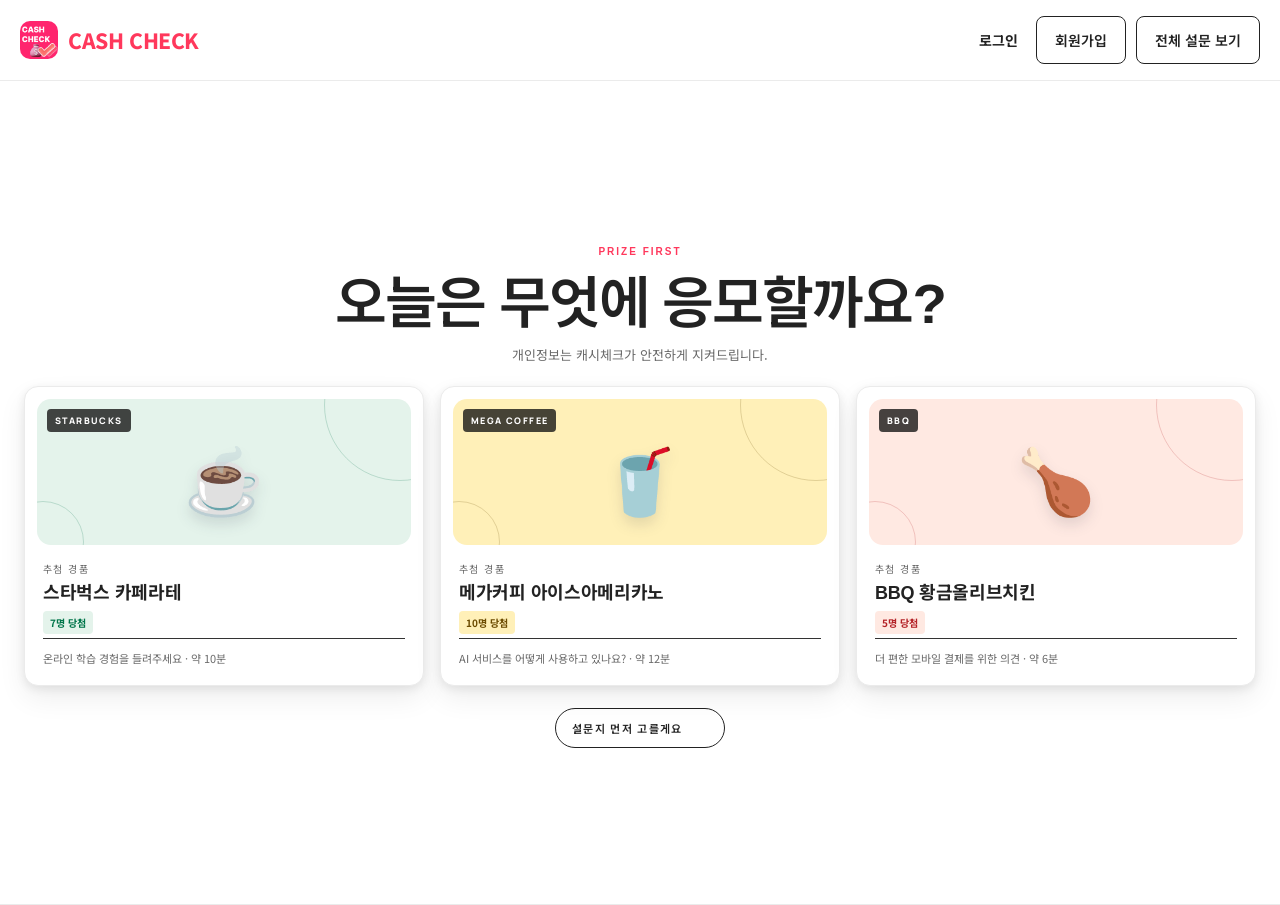
==== commit 80d94a29: "Update landing title and winner navigation" ====
--- a/index.html
+++ b/index.html
@@ -9,7 +9,7 @@
   <link rel="preconnect" href="https://fonts.gstatic.com" crossorigin />
   <link href="https://fonts.googleapis.com/css2?family=Gowun+Dodum&family=Manrope:wght@500;600;700;800&family=Noto+Sans+KR:wght@400;500;600;700;800&display=swap" rel="stylesheet" />
   <link rel="icon" type="image/png" href="./assets/cash-check-logo.png" />
-  <link rel="stylesheet" href="./styles.css?v=20260716-nav-nowrap" />
+  <link rel="stylesheet" href="./styles.css?v=20260716-landing-title" />
 </head>
 <body class="landing-page">
   <a class="skip-link" href="#prizes">경품 목록으로 바로가기</a>
@@ -33,7 +33,7 @@
       <div class="section-shell opening-content">
         <div class="opening-copy">
           <p>PRIZE FIRST</p>
-          <h1 id="openingTitle">오늘은 무엇에<br />응모할까요?</h1>
+          <h1 id="openingTitle">오늘은 무엇에 응모할까요?</h1>
           <span>개인정보는 캐시체크가 안전하게 지켜드립니다.</span>
         </div>
         <div class="prize-grid" id="openingPrizeGrid" aria-live="polite"></div>
--- a/styles.css
+++ b/styles.css
@@ -972,6 +972,7 @@
 .opening-section { background: #fff; border-color: var(--air-line-soft); }
 .opening-copy > p { color: var(--air-primary); }
 .opening-copy h1 { color: var(--air-ink); font-size: clamp(38px, 4.4vw, 58px); font-weight: 600; }
+.landing-page .opening-copy h1 { white-space: nowrap; }
 .opening-copy > span { color: var(--air-muted); }
 .prize-card { background: #fff; border: 1px solid var(--air-line-soft); border-radius: 14px; }
 .landing-page .prize-card { box-shadow: 0 3px 10px rgba(0,0,0,.08), 0 12px 28px rgba(0,0,0,.07); transition: transform .2s ease, box-shadow .2s ease, border-color .2s ease; }
@@ -1074,6 +1075,7 @@
 
 @media (max-width: 760px) {
   .section-shell { width: min(100% - 32px, 620px); }
+  .landing-page .opening-copy h1 { white-space: normal; }
   .survey-page .hero { padding: 20px; border-radius: 14px; }
   .survey-page .hero-visual { min-height: 530px; }
   .survey-page .preview-card { padding: 20px; }
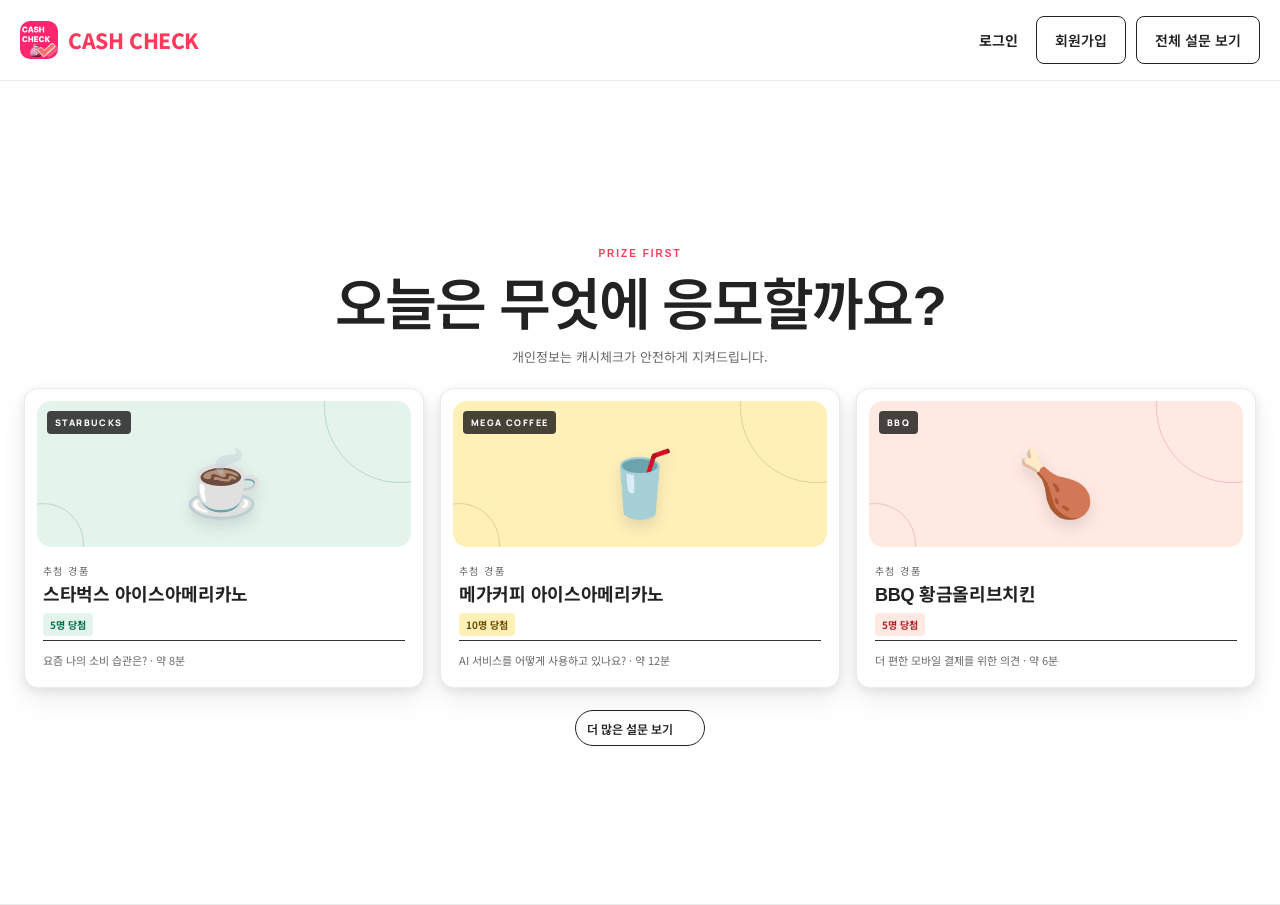
==== commit bc83079a: "Compact landing survey link" ====
--- a/index.html
+++ b/index.html
@@ -9,7 +9,7 @@
   <link rel="preconnect" href="https://fonts.gstatic.com" crossorigin />
   <link href="https://fonts.googleapis.com/css2?family=Gowun+Dodum&family=Manrope:wght@500;600;700;800&family=Noto+Sans+KR:wght@400;500;600;700;800&display=swap" rel="stylesheet" />
   <link rel="icon" type="image/png" href="./assets/cash-check-logo.png" />
-  <link rel="stylesheet" href="./styles.css?v=20260716-landing-title" />
+  <link rel="stylesheet" href="./styles.css?v=20260716-compact-survey-link" />
 </head>
 <body class="landing-page">
   <a class="skip-link" href="#prizes">경품 목록으로 바로가기</a>
@@ -37,7 +37,7 @@
           <span>개인정보는 캐시체크가 안전하게 지켜드립니다.</span>
         </div>
         <div class="prize-grid" id="openingPrizeGrid" aria-live="polite"></div>
-        <a class="opening-skip" href="./surveys.html">설문지 먼저 고를게요 <span aria-hidden="true">→</span></a>
+        <a class="opening-skip" href="./surveys.html">더 많은 설문 보기 <span aria-hidden="true">→</span></a>
       </div>
     </section>
   </main>
--- a/styles.css
+++ b/styles.css
@@ -1015,7 +1015,8 @@
 @media (prefers-reduced-motion: reduce) {
   .gifticon-track { animation-play-state: paused; }
 }
-.opening-skip { color: var(--air-ink); border-color: var(--air-ink); text-transform: none; }
+.opening-skip { width: max-content; min-height: 36px; gap: 6px; padding: 0 11px; color: var(--air-ink); border-color: var(--air-ink); font-size: 12px; letter-spacing: 0; text-transform: none; }
+.opening-skip span { font-size: 14px; }
 
 /* Auth */
 .auth-page { background: var(--air-soft); }
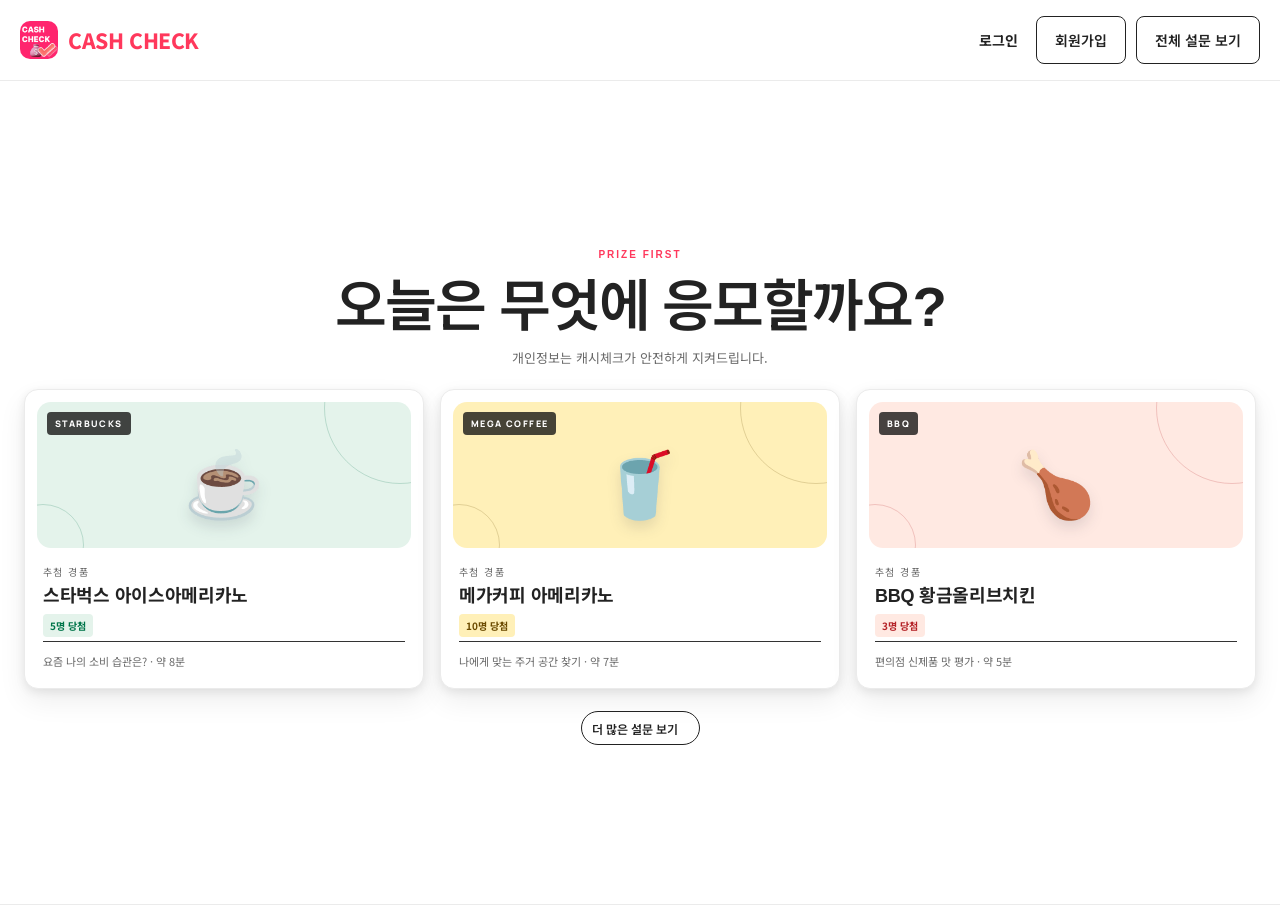
==== commit 525e6f85: "Tighten landing survey link spacing" ====
--- a/index.html
+++ b/index.html
@@ -9,7 +9,7 @@
   <link rel="preconnect" href="https://fonts.gstatic.com" crossorigin />
   <link href="https://fonts.googleapis.com/css2?family=Gowun+Dodum&family=Manrope:wght@500;600;700;800&family=Noto+Sans+KR:wght@400;500;600;700;800&display=swap" rel="stylesheet" />
   <link rel="icon" type="image/png" href="./assets/cash-check-logo.png" />
-  <link rel="stylesheet" href="./styles.css?v=20260716-compact-survey-link" />
+  <link rel="stylesheet" href="./styles.css?v=20260716-tight-survey-link" />
 </head>
 <body class="landing-page">
   <a class="skip-link" href="#prizes">경품 목록으로 바로가기</a>
@@ -37,7 +37,7 @@
           <span>개인정보는 캐시체크가 안전하게 지켜드립니다.</span>
         </div>
         <div class="prize-grid" id="openingPrizeGrid" aria-live="polite"></div>
-        <a class="opening-skip" href="./surveys.html">더 많은 설문 보기 <span aria-hidden="true">→</span></a>
+        <a class="opening-skip" href="./surveys.html">더 많은 설문 보기<span aria-hidden="true">→</span></a>
       </div>
     </section>
   </main>
--- a/styles.css
+++ b/styles.css
@@ -1015,8 +1015,8 @@
 @media (prefers-reduced-motion: reduce) {
   .gifticon-track { animation-play-state: paused; }
 }
-.opening-skip { width: max-content; min-height: 36px; gap: 6px; padding: 0 11px; color: var(--air-ink); border-color: var(--air-ink); font-size: 12px; letter-spacing: 0; text-transform: none; }
-.opening-skip span { font-size: 14px; }
+.opening-skip { width: fit-content; max-width: max-content; min-width: 0; min-height: 34px; justify-self: center; gap: 3px; padding: 0 6px 0 10px; color: var(--air-ink); border-color: var(--air-ink); font-size: 12px; letter-spacing: 0; text-transform: none; }
+.opening-skip span { font-size: 12px; }
 
 /* Auth */
 .auth-page { background: var(--air-soft); }
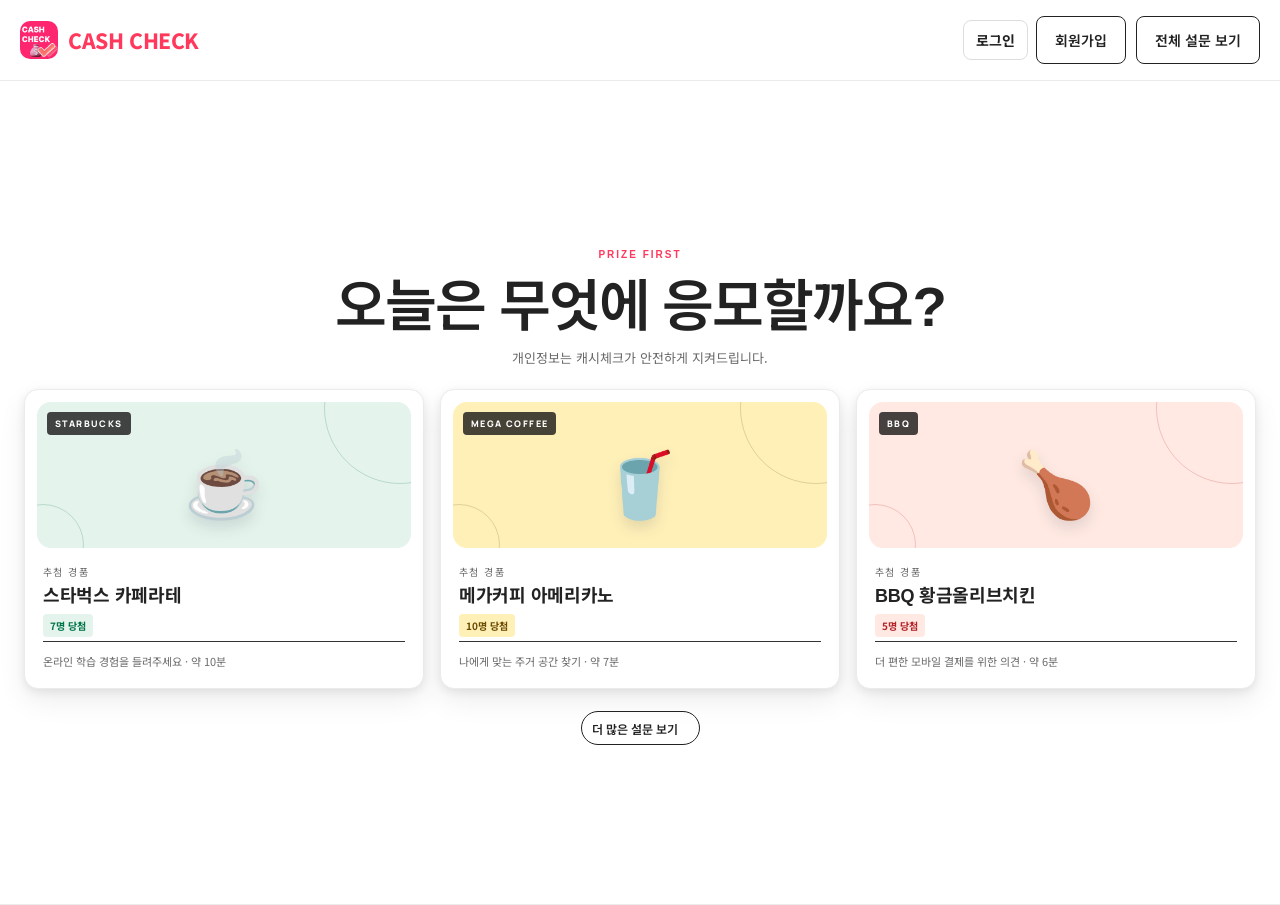
==== commit d4d47518: "Fix login button hover contrast" ====
--- a/index.html
+++ b/index.html
@@ -9,7 +9,7 @@
   <link rel="preconnect" href="https://fonts.gstatic.com" crossorigin />
   <link href="https://fonts.googleapis.com/css2?family=Gowun+Dodum&family=Manrope:wght@500;600;700;800&family=Noto+Sans+KR:wght@400;500;600;700;800&display=swap" rel="stylesheet" />
   <link rel="icon" type="image/png" href="./assets/cash-check-logo.png" />
-  <link rel="stylesheet" href="./styles.css?v=20260716-tight-survey-link" />
+  <link rel="stylesheet" href="./styles.css?v=20260716-login-hover" />
 </head>
 <body class="landing-page">
   <a class="skip-link" href="#prizes">경품 목록으로 바로가기</a>
--- a/styles.css
+++ b/styles.css
@@ -173,7 +173,7 @@
 .survey-toolbar { display: flex; justify-content: space-between; align-items: flex-start; gap: 24px; margin: 42px 0 30px; }
 .filter-groups { min-width: 0; display: grid; gap: 12px; }
 .filter-row { min-width: 0; display: flex; align-items: center; gap: 12px; }
-.filter-label { flex: 0 0 44px; color: var(--muted); font-size: 12px; font-weight: 700; }
+.filter-label { flex: 0 0 56px; color: var(--muted); font-size: 12px; font-weight: 700; white-space: nowrap; }
 .filter-tabs { min-width: 0; flex: 1; display: flex; flex-wrap: wrap; gap: 8px; }
 .filter-chip { padding: 10px 16px; border: 1px solid var(--line); border-radius: 999px; background: white; color: #5b6271; font-size: 13px; font-weight: 600; cursor: pointer; transition: .18s; }
 .filter-chip:hover, .filter-chip.active { border-color: var(--navy); background: var(--navy); color: white; }
@@ -1098,6 +1098,8 @@
 .survey-page .preview-card { justify-self: center; transform: none; }
 .survey-page .auth-links { align-items: center; flex-direction: row; }
 .survey-page .auth-links a { justify-content: center; }
+.site-header .auth-login-link { min-height: 40px; display: inline-flex; align-items: center; padding: 0 12px; color: var(--air-ink); background: #fff; border: 1px solid var(--air-line); border-radius: 8px; }
+.site-header .auth-login-link:hover { color: var(--air-muted); background: #fff; border-color: #b0b0b0; }
 
 .survey-page .random-pick-illustration { display: grid; min-height: 230px; place-items: center; background: #fff5f7; }
 .survey-page .random-pick-illustration::before, .survey-page .random-pick-illustration::after { display: none; }
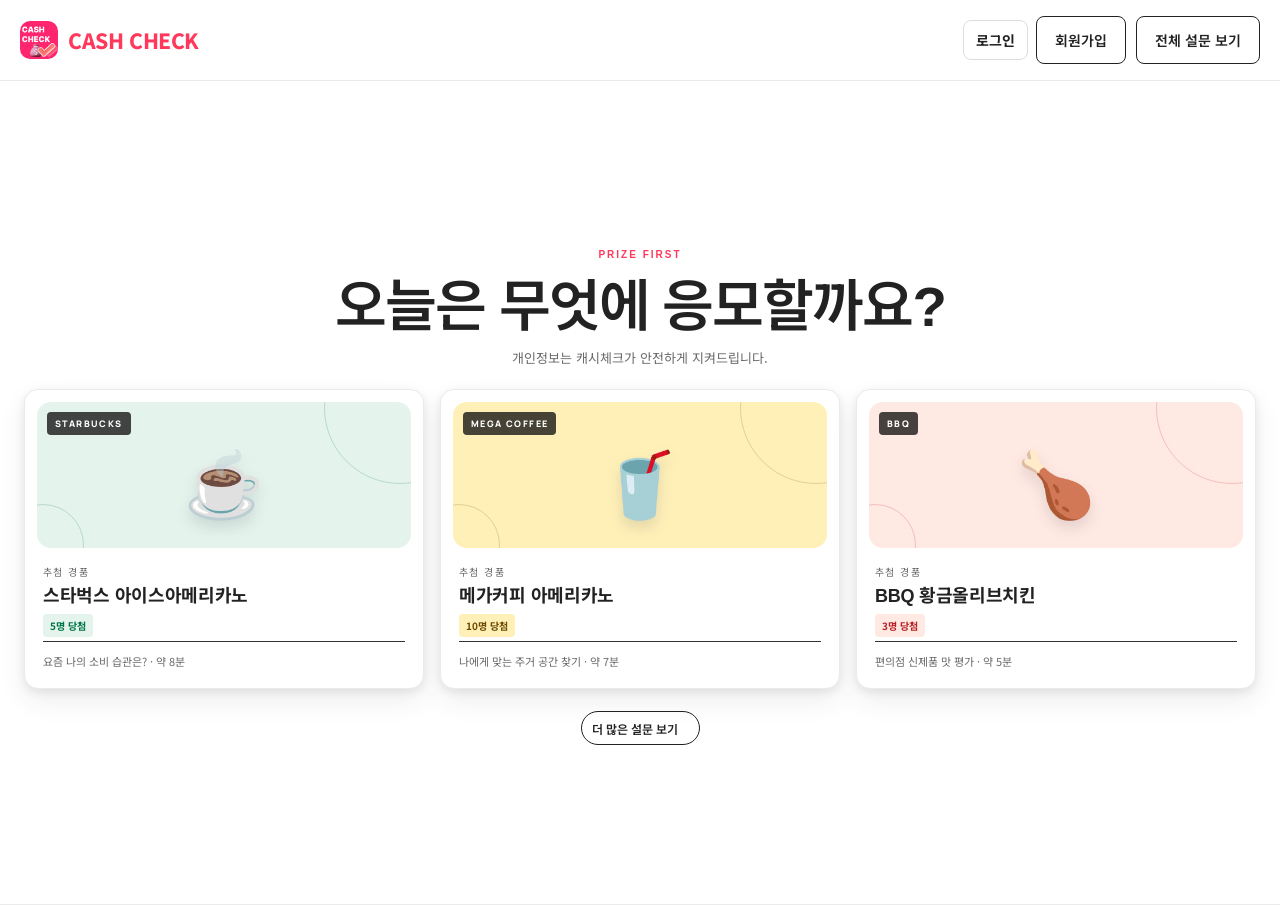
==== commit a896fadf: "Match logout button hover styling" ====
--- a/index.html
+++ b/index.html
@@ -9,7 +9,7 @@
   <link rel="preconnect" href="https://fonts.gstatic.com" crossorigin />
   <link href="https://fonts.googleapis.com/css2?family=Gowun+Dodum&family=Manrope:wght@500;600;700;800&family=Noto+Sans+KR:wght@400;500;600;700;800&display=swap" rel="stylesheet" />
   <link rel="icon" type="image/png" href="./assets/cash-check-logo.png" />
-  <link rel="stylesheet" href="./styles.css?v=20260716-login-hover" />
+  <link rel="stylesheet" href="./styles.css?v=20260716-logout-hover" />
 </head>
 <body class="landing-page">
   <a class="skip-link" href="#prizes">경품 목록으로 바로가기</a>
--- a/styles.css
+++ b/styles.css
@@ -1098,8 +1098,8 @@
 .survey-page .preview-card { justify-self: center; transform: none; }
 .survey-page .auth-links { align-items: center; flex-direction: row; }
 .survey-page .auth-links a { justify-content: center; }
-.site-header .auth-login-link { min-height: 40px; display: inline-flex; align-items: center; padding: 0 12px; color: var(--air-ink); background: #fff; border: 1px solid var(--air-line); border-radius: 8px; }
-.site-header .auth-login-link:hover { color: var(--air-muted); background: #fff; border-color: #b0b0b0; }
+.site-header .auth-login-link, .site-header .auth-logout { min-height: 40px; display: inline-flex; align-items: center; padding: 0 12px; color: var(--air-ink); background: #fff; border: 1px solid var(--air-line); border-radius: 8px; }
+.site-header .auth-login-link:hover, .site-header .auth-logout:hover { color: var(--air-muted); background: #fff; border-color: #b0b0b0; }
 
 .survey-page .random-pick-illustration { display: grid; min-height: 230px; place-items: center; background: #fff5f7; }
 .survey-page .random-pick-illustration::before, .survey-page .random-pick-illustration::after { display: none; }
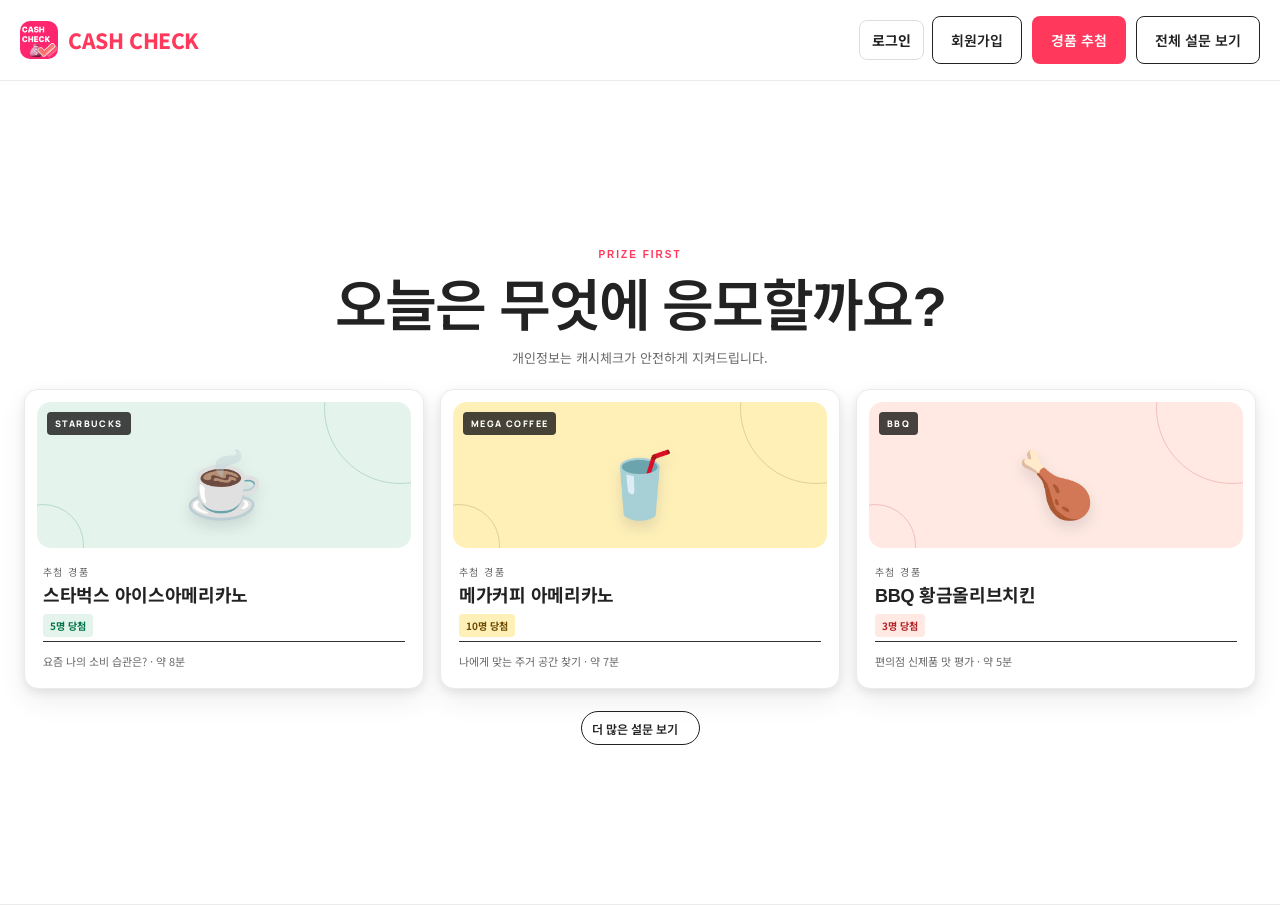
==== commit b281c304: "Open draw results to signed-in users" ====
--- a/index.html
+++ b/index.html
@@ -22,7 +22,7 @@
       </a>
       <div class="nav-actions">
         <div data-auth-slot></div>
-        <a class="button button-small button-primary" href="./admin-draw.html" data-master-only hidden>경품 추첨</a>
+        <a class="button button-small button-primary" href="./admin-draw.html">경품 추첨</a>
         <a class="button button-small button-dark" href="./surveys.html">전체 설문 보기</a>
       </div>
     </div>
--- a/styles.css
+++ b/styles.css
@@ -524,6 +524,8 @@
 .wheel-result.complete small { color: #76902f; font: 600 9px "Manrope", sans-serif; }
 .wheel-spin-button { width: 100%; min-height: 52px; }
 .wheel-spin-button:disabled { cursor: default; opacity: .75; }
+.viewer-result-card .wheel-result { margin-top: 28px; }
+.draw-viewer-note { margin: 16px 0 0; color: #777; font-size: 11px; line-height: 1.6; text-align: center; }
 .draw-toast { position: fixed; left: 50%; bottom: 28px; padding: 13px 20px; border-radius: 24px; background: #171717; color: #fff; font-size: 13px; font-weight: 700; opacity: 0; pointer-events: none; transform: translate(-50%, 18px); transition: .25s; z-index: 100; }
 .draw-toast.show { opacity: 1; transform: translate(-50%, 0); }
 .confetti-piece { position: absolute; top: -14px; left: var(--x); width: 9px; height: 15px; background: var(--color); animation: confetti-fall 2s var(--delay) ease-in forwards; z-index: 3; }
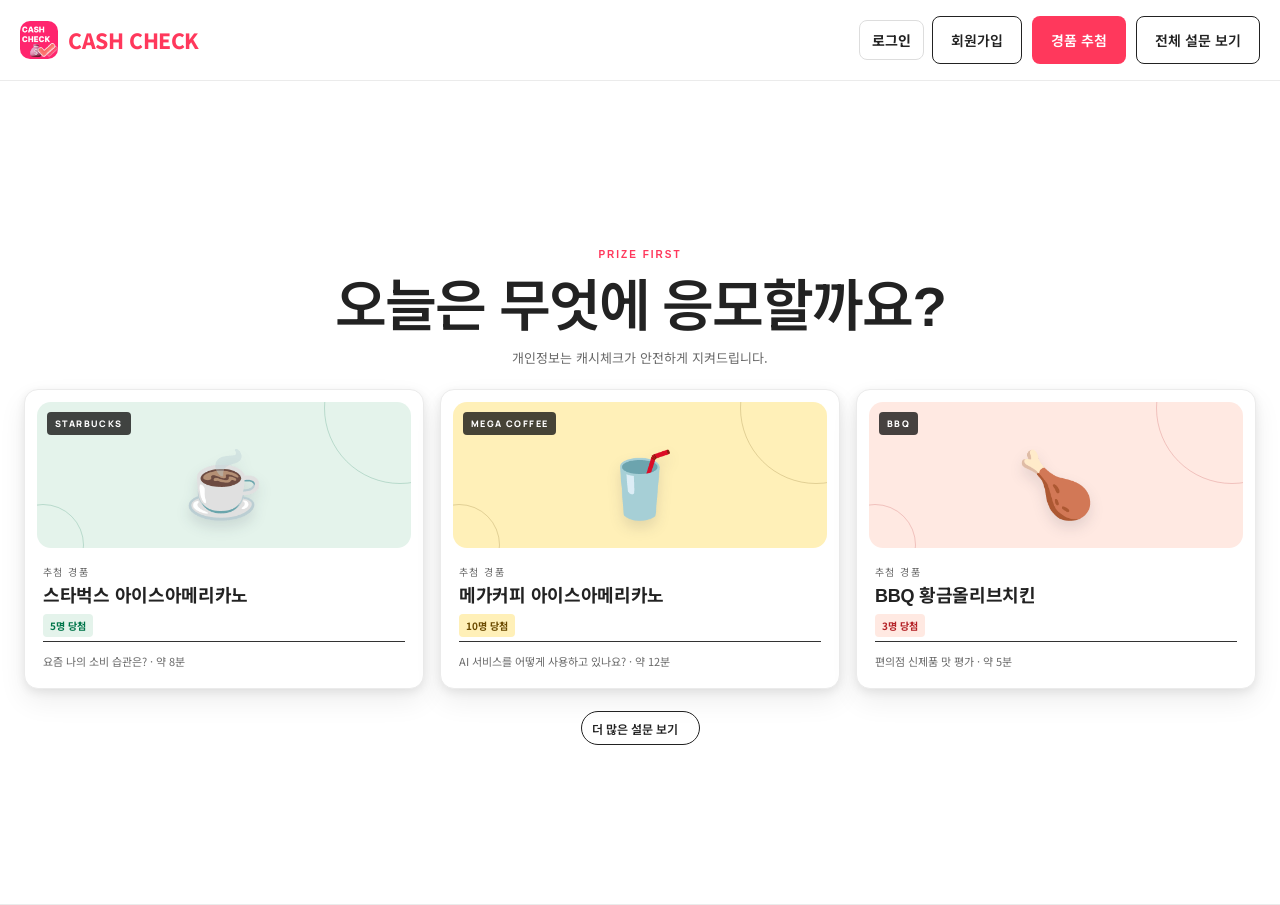
==== commit 04e452f1: "Use one form link for all surveys" ====
--- a/index.html
+++ b/index.html
@@ -42,7 +42,7 @@
     </section>
   </main>
 
-  <script src="./survey-data.js" defer></script>
+  <script src="./survey-data.js?v=20260716-unified-survey-link" defer></script>
   <script src="/api/config.js" defer></script>
   <script src="./auth.js?v=20260716-2" defer></script>
   <script src="./landing.js" defer></script>
--- a/styles.css
+++ b/styles.css
@@ -511,21 +511,27 @@
 .wheel-card-head h3 { margin: 5px 0; font-size: 20px; letter-spacing: -.7px; }
 .wheel-card-head p { margin: 0; color: #777; font-size: 12px; }
 .wheel-card-head > b { display: grid; min-width: 46px; height: 46px; place-items: center; border-radius: 50%; background: #171717; color: #c8ff47; font: 800 16px "Manrope", sans-serif; }
-.wheel-stage { position: relative; display: flex; width: min(100%, 440px); margin: 28px auto 20px; justify-content: center; }
-.prize-wheel { display: block; border-radius: 50%; filter: drop-shadow(0 12px 18px rgba(0,0,0,.16)); will-change: transform; }
-.wheel-pointer { position: absolute; top: -11px; left: 50%; width: 0; height: 0; border-top: 28px solid #171717; border-left: 16px solid transparent; border-right: 16px solid transparent; transform: translateX(-50%); z-index: 2; filter: drop-shadow(0 3px 2px rgba(0,0,0,.25)); }
-.wheel-result { min-height: 93px; padding: 16px; margin: 14px 0; border-radius: 14px; }
-.wheel-result.pending { display: flex; align-items: center; justify-content: center; flex-direction: column; background: #f3f4ef; color: #777; }
-.wheel-result.pending span { color: #333; font-size: 13px; font-weight: 800; }
-.wheel-result p { margin: 4px 0; font-size: 11px; }
-.wheel-result.complete { background: #efffd0; border: 1px solid #c6ed70; text-align: center; }
-.wheel-result.complete span { display: block; color: #607d17; font-size: 11px; font-weight: 800; }
-.wheel-result.complete strong { display: block; margin: 3px 0; font-size: 23px; }
-.wheel-result.complete small { color: #76902f; font: 600 9px "Manrope", sans-serif; }
 .wheel-spin-button { width: 100%; min-height: 52px; }
 .wheel-spin-button:disabled { cursor: default; opacity: .75; }
-.viewer-result-card .wheel-result { margin-top: 28px; }
 .draw-viewer-note { margin: 16px 0 0; color: #777; font-size: 11px; line-height: 1.6; text-align: center; }
+.wheel-card-head > b { min-width: 54px; padding: 0 8px; white-space: nowrap; }
+.draw-winner-result { margin: 26px 0 18px; padding: 20px; border: 1px solid #e1e1dc; border-radius: 16px; background: #fafaf8; }
+.draw-winner-result.complete { border-color: #ffd1da; background: #fff5f7; }
+.draw-winner-result-head { display: flex; align-items: flex-end; justify-content: space-between; gap: 16px; margin-bottom: 16px; }
+.draw-winner-result-head span { color: var(--air-primary); font-size: 11px; font-weight: 800; }
+.draw-winner-result-head h4 { margin: 4px 0 0; font-size: 19px; letter-spacing: -.5px; }
+.draw-result-meta { max-width: 240px; margin: 0; color: #777; font-size: 10px; line-height: 1.5; text-align: right; overflow-wrap: anywhere; }
+.draw-winner-list { display: grid; grid-template-columns: repeat(2, minmax(0, 1fr)); gap: 10px; padding: 0; margin: 0; list-style: none; }
+.draw-winner-slot { min-width: 0; display: grid; grid-template-columns: 34px minmax(0, 1fr); align-items: center; gap: 11px; padding: 13px; border: 1px dashed #d5d5cf; border-radius: 12px; background: #fff; }
+.draw-winner-slot > span { width: 34px; height: 34px; display: grid; place-items: center; color: #777; background: #f1f1ed; border-radius: 50%; font: 800 12px "Manrope", sans-serif; }
+.draw-winner-slot small, .draw-winner-slot p { display: block; margin: 0; color: #888; font-size: 9px; line-height: 1.45; }
+.draw-winner-slot strong { display: block; margin: 2px 0; overflow: hidden; color: #aaa; font-size: 15px; text-overflow: ellipsis; white-space: nowrap; }
+.draw-winner-slot.complete { border-style: solid; border-color: #ffc2ce; box-shadow: 0 5px 14px rgba(224,11,65,.08); animation: winner-reveal .42s var(--winner-delay) both ease-out; }
+.draw-winner-slot.complete > span { color: #fff; background: var(--air-primary); }
+.draw-winner-slot.complete strong { color: var(--air-ink); }
+.draw-reveal-loading { min-height: 230px; display: flex; align-items: center; justify-content: center; flex-direction: column; color: var(--air-ink); }
+.draw-reveal-loading .loading-spinner { margin-bottom: 14px; border-top-color: var(--air-primary); }
+@keyframes winner-reveal { from { opacity: 0; transform: translateY(12px) scale(.97); } to { opacity: 1; transform: none; } }
 .draw-toast { position: fixed; left: 50%; bottom: 28px; padding: 13px 20px; border-radius: 24px; background: #171717; color: #fff; font-size: 13px; font-weight: 700; opacity: 0; pointer-events: none; transform: translate(-50%, 18px); transition: .25s; z-index: 100; }
 .draw-toast.show { opacity: 1; transform: translate(-50%, 0); }
 .confetti-piece { position: absolute; top: -14px; left: var(--x); width: 9px; height: 15px; background: var(--color); animation: confetti-fall 2s var(--delay) ease-in forwards; z-index: 3; }
@@ -539,6 +545,10 @@
   .draw-board-heading { align-items: flex-start; flex-direction: column; gap: 10px; }
   .wheel-card { padding: 20px 16px; }
   .wheel-card-head h3 { font-size: 17px; }
+  .draw-winner-result { padding: 15px; }
+  .draw-winner-result-head { align-items: flex-start; flex-direction: column; }
+  .draw-result-meta { max-width: none; text-align: left; }
+  .draw-winner-list { grid-template-columns: 1fr; }
 }
 
 @media (prefers-reduced-motion: reduce) {
